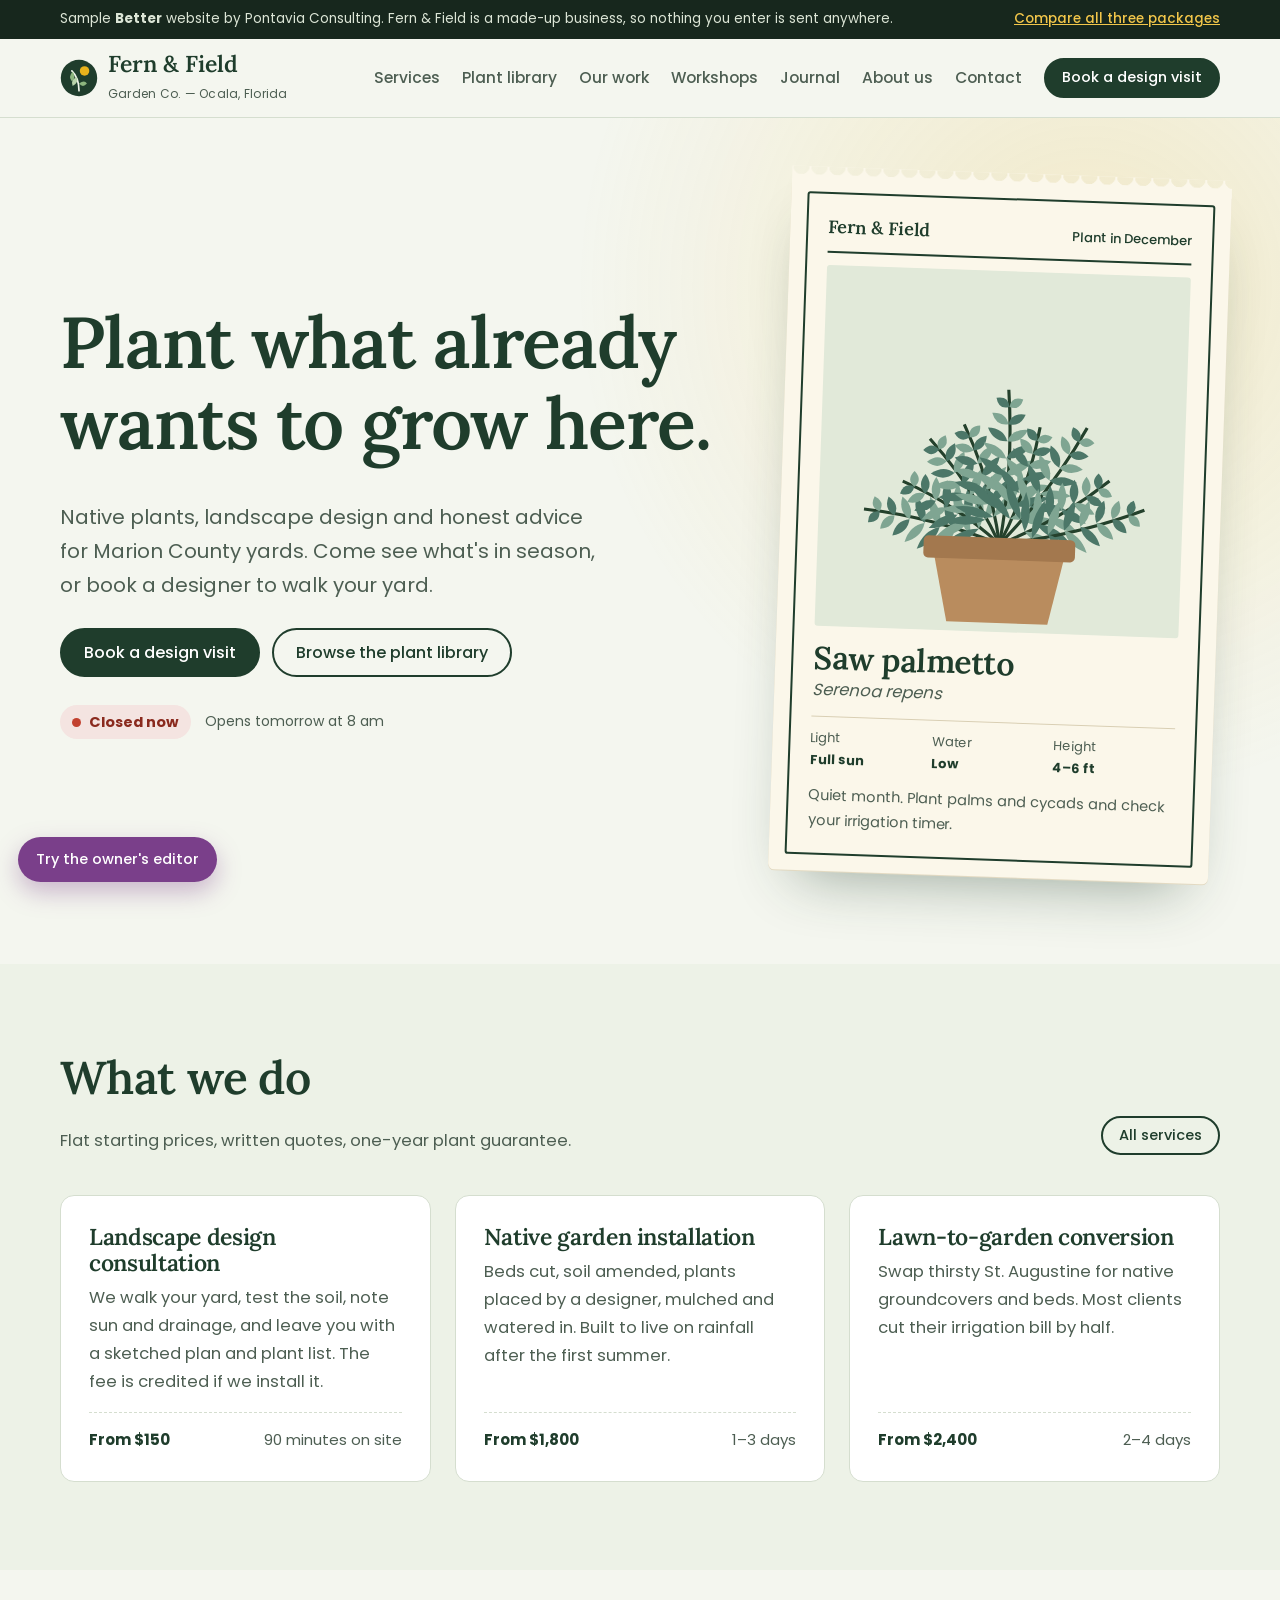
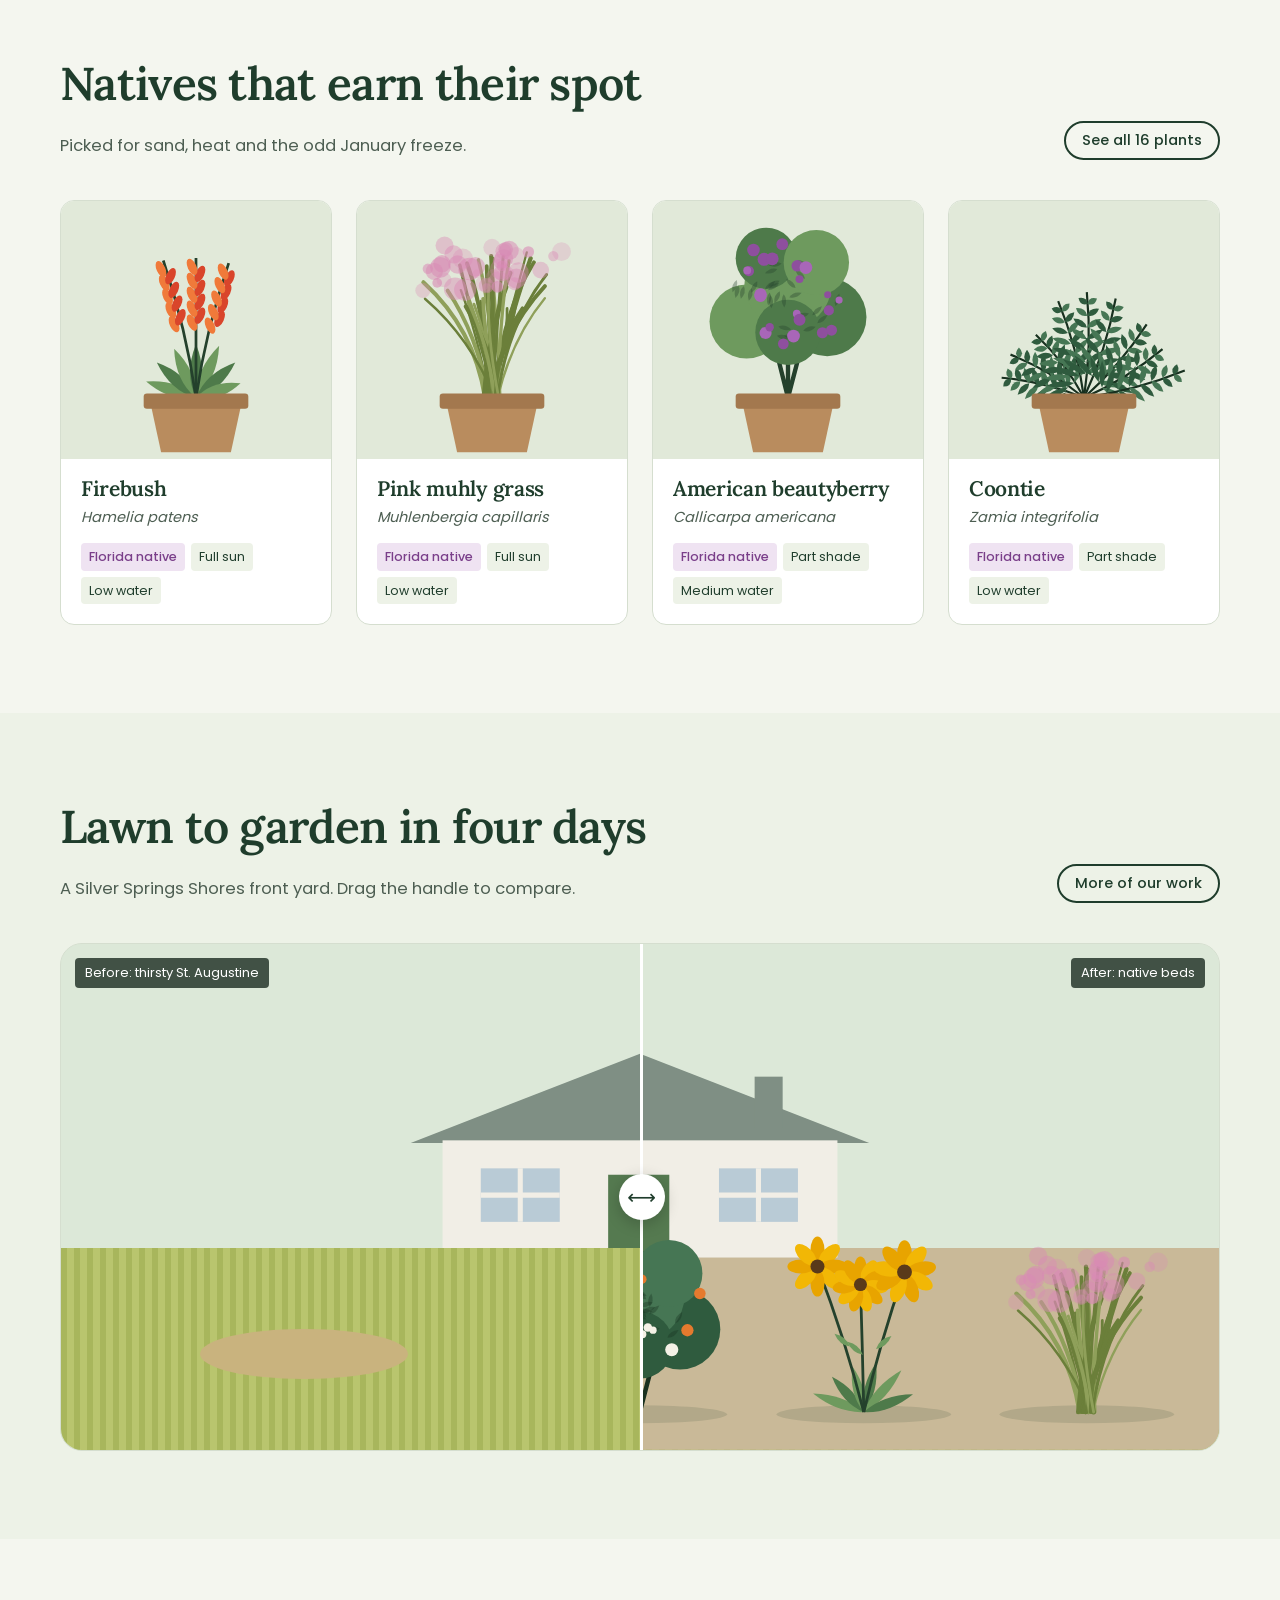
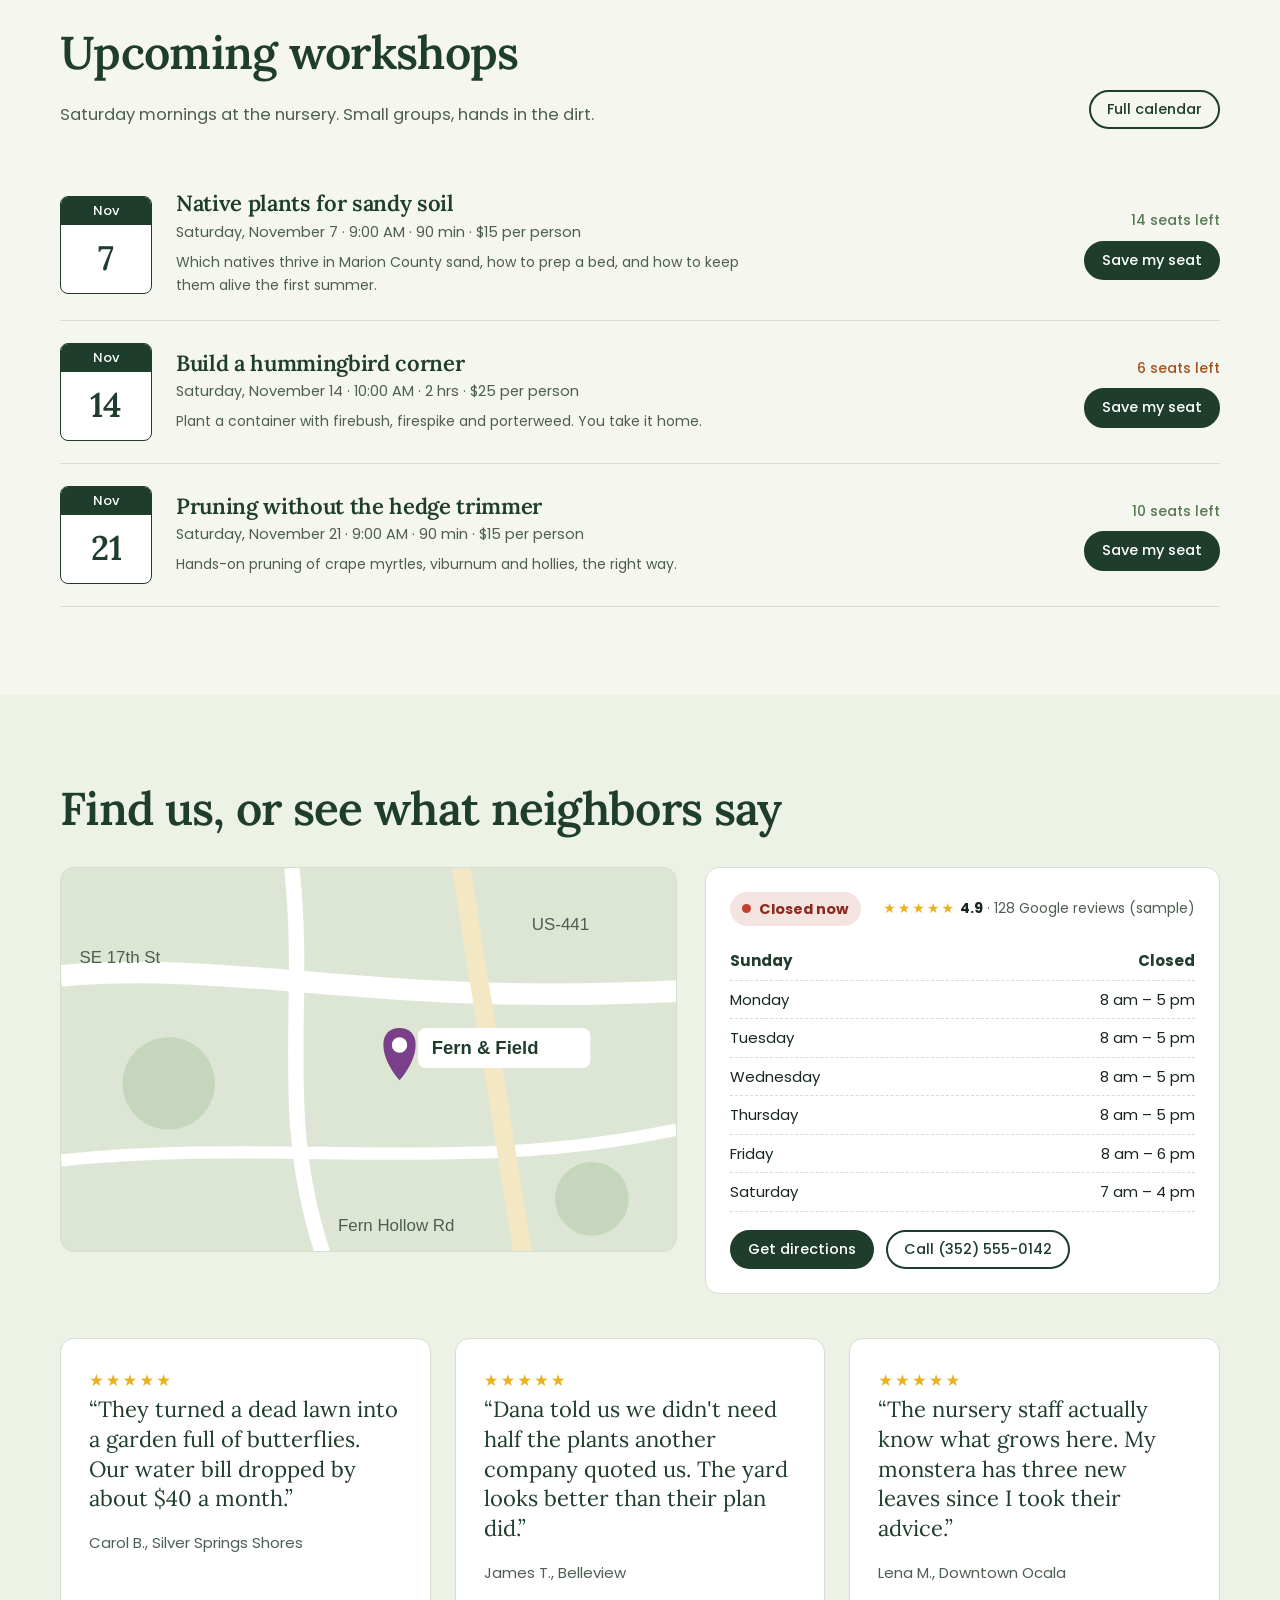
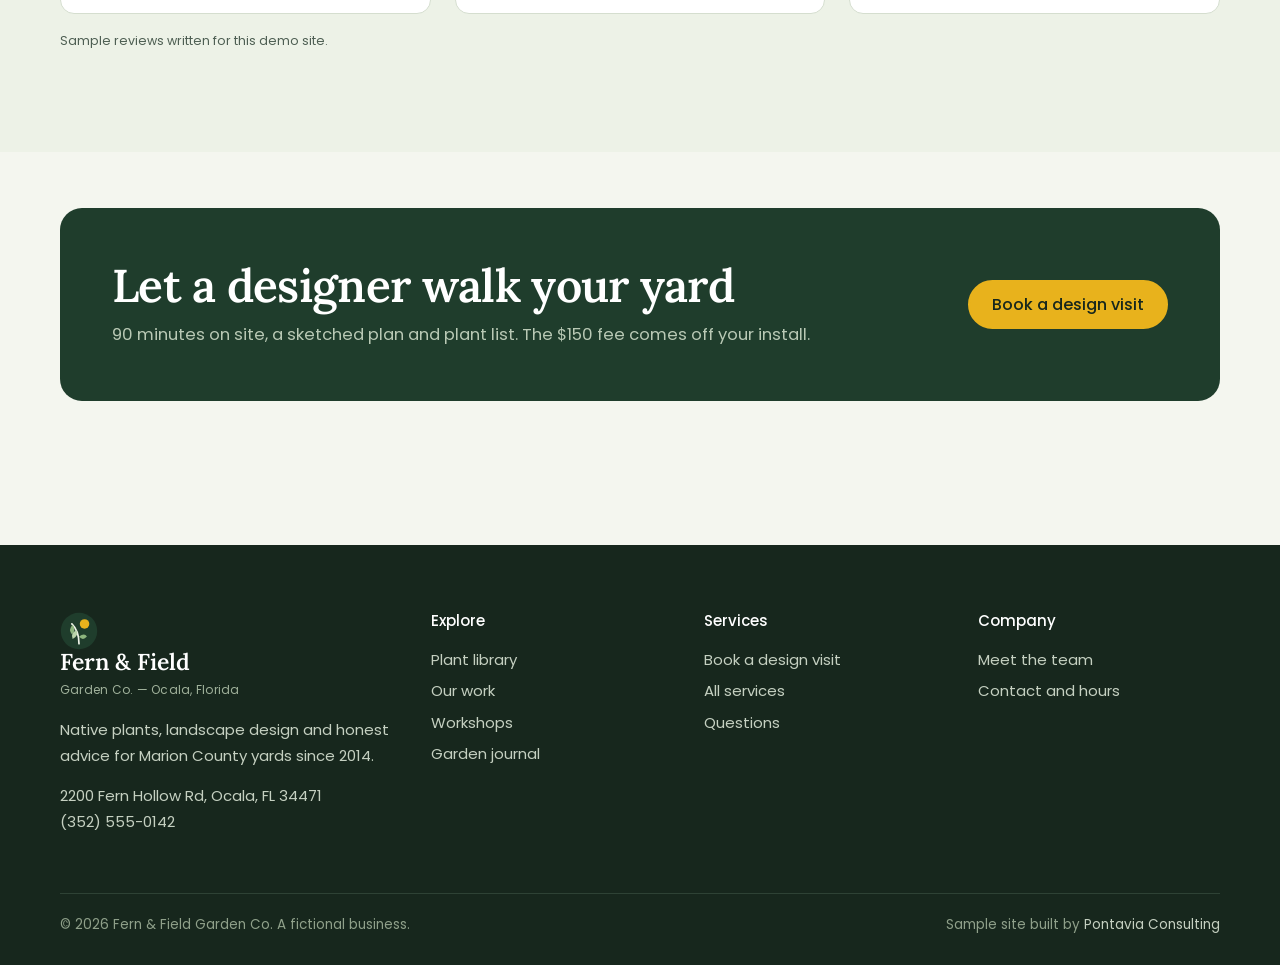
==== index.html @ 141c684b "Add Better package sample site (Fern & Field Garden Co.) Front-end only demo; forms, booking and sto" ====
<!doctype html>
<html lang="en">
<head>
<meta charset="utf-8">
<meta name="viewport" content="width=device-width, initial-scale=1">
<title>Native Plants &amp; Landscape Design | Fern &amp; Field Garden Co., Ocala FL</title>
<meta name="description" content="Native plant nursery and landscape design in Ocala, FL. Book a design visit, browse the plant library, or join a Saturday workshop.">
<link rel="canonical" href="https://pontavia-consulting.github.io/pontavia-sample-better/">
<meta property="og:type" content="website">
<meta property="og:title" content="Native Plants &amp; Landscape Design | Fern &amp; Field Garden Co., Ocala FL">
<meta property="og:description" content="Native plant nursery and landscape design in Ocala, FL. Book a design visit, browse the plant library, or join a Saturday workshop.">
<meta property="og:url" content="https://pontavia-consulting.github.io/pontavia-sample-better/">
<meta name="theme-color" content="#1F3D2C">
<link rel="icon" href="assets/favicon.svg" type="image/svg+xml">
<link rel="preload" href="assets/fonts/lora.woff" as="font" type="font/woff" crossorigin>
<link rel="stylesheet" href="assets/style.css">
<script type="application/ld+json">{"@context": "https://schema.org", "@type": "GardenStore", "name": "Fern & Field Garden Co.", "url": "https://pontavia-consulting.github.io/pontavia-sample-better/", "telephone": "(352) 555-0142", "address": {"@type": "PostalAddress", "streetAddress": "2200 Fern Hollow Rd", "addressLocality": "Ocala", "addressRegion": "FL", "postalCode": "34471", "addressCountry": "US"}, "openingHours": ["Mo-Th 08:00-17:00", "Fr 08:00-18:00", "Sa 07:00-16:00"], "areaServed": "Marion County, FL", "description": "Native plant nursery and landscape design in Ocala, Florida. (Sample site, fictional business.)"}</script>
</head>
<body><div class="demo-bar"><div class="wrap"><span>Sample <b>Better</b> website by Pontavia Consulting. Fern &amp; Field is a made-up business, so nothing you enter is sent anywhere.</span><a href="https://pontavia-consulting.github.io/pontavia-samples/">Compare all three packages</a></div></div><header class="site-head"><div class="wrap">
<a class="logo" href="index.html"><svg viewBox="0 0 48 48" aria-hidden="true"><circle cx="24" cy="24" r="23" fill="#1F3D2C"/><circle cx="31" cy="15" r="6" fill="#E8B21C"/><path d="M24 40 C24 30 22 22 15 15" stroke="#EEF3E8" stroke-width="2.2" fill="none" stroke-linecap="round"/><path d="M16 16 Q 10 22 15 28 Q 21 23 16 16Z" fill="#8DB57E"/><path d="M21 23 Q 13 26 16 34 Q 24 30 21 23Z" fill="#B9D3AA"/><path d="M24 31 Q 31 26 34 31 Q 29 37 24 31Z" fill="#8DB57E"/></svg><span><b>Fern &amp; Field</b><small>Garden Co. — Ocala, Florida</small></span></a>
<nav class="nav" id="nav" aria-label="Main"><a href="services.html">Services</a><a href="plants.html">Plant library</a><a href="gallery.html">Our work</a><a href="workshops.html">Workshops</a><a href="journal.html">Journal</a><a href="team.html">About us</a><a href="contact.html">Contact</a><a class="btn small" href="design.html">Book a design visit</a></nav>

<button class="menu-btn" aria-expanded="false" aria-controls="nav" aria-label="Menu"><span></span><span></span><span></span></button>
</div></header><main id="main">
<section class="packet-hero"><div class="wrap">
  <div>
    <h1 data-edit>Plant what already wants to grow here.</h1>
    <p class="lede" data-edit>Native plants, landscape design and honest advice for Marion County yards. Come see what's in season, or book a designer to walk your yard.</p>
    <div class="btn-row"><a class="btn" href="design.html">Book a design visit</a><a class="btn ghost" href="plants.html">Browse the plant library</a></div>
    <p class="hero-open" style="margin-top:28px;display:flex;gap:14px;align-items:center;flex-wrap:wrap"><span class="open-pill" data-open-pill>Open now</span><span class="muted small" data-open-text>Today 8 am – 5 pm · 2200 Fern Hollow Rd</span></p>
  </div>
  <div class="packet" data-packet>
  <div class="packet-inner">
    <div class="packet-top"><b>Fern &amp; Field</b><span data-pk-month>Plant in October</span></div>
    <div class="packet-art" data-pk-art><div class="art" data-plant='{&quot;type&quot;: &quot;grass&quot;, &quot;seed&quot;: 21, &quot;leaf&quot;: &quot;olive&quot;, &quot;colors&quot;: {&quot;bloom&quot;: &quot;#D98AB5&quot;}, &quot;label&quot;: &quot;Illustration of Pink muhly grass&quot;}'></div></div>
    <h2 data-pk-name>Pink muhly grass</h2>
    <p class="latin" data-pk-latin>Muhlenbergia capillaris</p>
    <div class="packet-facts">
      <div><span>Light</span><strong data-pk-light>Full sun</strong></div>
      <div><span>Water</span><strong data-pk-water>Low</strong></div>
      <div><span>Height</span><strong data-pk-height>3 ft</strong></div>
    </div>
    <p class="packet-note" data-pk-note>Muhly turns pink. The best month to start almost anything.</p>
    
  </div>
</div>
</div></section>

<section class="section wash"><div class="wrap">
  <div class="section-head"><div><h2>What we do</h2><p>Flat starting prices, written quotes, one-year plant guarantee.</p></div><a class="btn ghost small" href="services.html">All services</a></div>
  <div class="grid g3"><article class="card svc"><h3 data-edit>Landscape design consultation</h3><p class="muted" data-edit>We walk your yard, test the soil, note sun and drainage, and leave you with a sketched plan and plant list. The fee is credited if we install it.</p><div class="meta"><span class="price" data-edit>From $150</span><span>90 minutes on site</span></div></article><article class="card svc"><h3 data-edit>Native garden installation</h3><p class="muted" data-edit>Beds cut, soil amended, plants placed by a designer, mulched and watered in. Built to live on rainfall after the first summer.</p><div class="meta"><span class="price" data-edit>From $1,800</span><span>1–3 days</span></div></article><article class="card svc"><h3 data-edit>Lawn-to-garden conversion</h3><p class="muted" data-edit>Swap thirsty St. Augustine for native groundcovers and beds. Most clients cut their irrigation bill by half.</p><div class="meta"><span class="price" data-edit>From $2,400</span><span>2–4 days</span></div></article></div>
</div></section>

<section class="section"><div class="wrap">
  <div class="section-head"><div><h2>Natives that earn their spot</h2><p>Picked for sand, heat and the odd January freeze.</p></div><a class="btn ghost small" href="plants.html">See all 16 plants</a></div>
  <div class="grid g4"><a class="plant-card" href="plants.html#firebush"><div class="pic"><div class="art" data-plant='{&quot;type&quot;: &quot;spike&quot;, &quot;seed&quot;: 11, &quot;colors&quot;: {&quot;bloom&quot;: &quot;#D9452B&quot;, &quot;bloom2&quot;: &quot;#F07A3A&quot;}, &quot;label&quot;: &quot;Illustration of Firebush&quot;}'></div></div><div class="body"><h3>Firebush</h3><div class="latin">Hamelia patens</div><div class="facts"><span class="fact native">Florida native</span><span class="fact">Full sun</span><span class="fact">Low water</span></div></div></a><a class="plant-card" href="plants.html#muhly"><div class="pic"><div class="art" data-plant='{&quot;type&quot;: &quot;grass&quot;, &quot;seed&quot;: 21, &quot;leaf&quot;: &quot;olive&quot;, &quot;colors&quot;: {&quot;bloom&quot;: &quot;#D98AB5&quot;}, &quot;label&quot;: &quot;Illustration of Pink muhly grass&quot;}'></div></div><div class="body"><h3>Pink muhly grass</h3><div class="latin">Muhlenbergia capillaris</div><div class="facts"><span class="fact native">Florida native</span><span class="fact">Full sun</span><span class="fact">Low water</span></div></div></a><a class="plant-card" href="plants.html#beautyberry"><div class="pic"><div class="art" data-plant='{&quot;type&quot;: &quot;shrub&quot;, &quot;seed&quot;: 9, &quot;colors&quot;: {&quot;bloom&quot;: &quot;#8E4F9E&quot;, &quot;bloom2&quot;: &quot;#A866B8&quot;}, &quot;label&quot;: &quot;Illustration of American beautyberry&quot;}'></div></div><div class="body"><h3>American beautyberry</h3><div class="latin">Callicarpa americana</div><div class="facts"><span class="fact native">Florida native</span><span class="fact">Part shade</span><span class="fact">Medium water</span></div></div></a><a class="plant-card" href="plants.html#coontie"><div class="pic"><div class="art" data-plant='{&quot;type&quot;: &quot;frond&quot;, &quot;seed&quot;: 4, &quot;leaf&quot;: &quot;deep&quot;, &quot;label&quot;: &quot;Illustration of Coontie&quot;}'></div></div><div class="body"><h3>Coontie</h3><div class="latin">Zamia integrifolia</div><div class="facts"><span class="fact native">Florida native</span><span class="fact">Part shade</span><span class="fact">Low water</span></div></div></a></div>
</div></section>

<section class="section wash"><div class="wrap">
  <div class="section-head"><div><h2>Lawn to garden in four days</h2><p>A Silver Springs Shores front yard. Drag the handle to compare.</p></div><a class="btn ghost small" href="gallery.html">More of our work</a></div>
  <div class="ba" data-ba>
  <div class="layer before"><svg class="house" viewBox="0 0 400 170" aria-hidden="true"><path d="M20 80 L200 10 L380 80Z" fill="#7F8F84"/><rect x="45" y="78" width="310" height="92" fill="#F1EEE6"/><rect x="175" y="105" width="48" height="65" fill="#557A50"/><rect x="75" y="100" width="62" height="42" fill="#B9CBD6"/><rect x="262" y="100" width="62" height="42" fill="#B9CBD6"/><path d="M106 100v42M75 121h62M293 100v42M262 121h62" stroke="#F1EEE6" stroke-width="4"/><rect x="290" y="28" width="22" height="40" fill="#7F8F84"/></svg><div class="turf"></div><div class="patch" style="left:12%"></div><div class="patch" style="left:58%;width:24%"></div></div>
  <div class="layer after"><svg class="house" viewBox="0 0 400 170" aria-hidden="true"><path d="M20 80 L200 10 L380 80Z" fill="#7F8F84"/><rect x="45" y="78" width="310" height="92" fill="#F1EEE6"/><rect x="175" y="105" width="48" height="65" fill="#557A50"/><rect x="75" y="100" width="62" height="42" fill="#B9CBD6"/><rect x="262" y="100" width="62" height="42" fill="#B9CBD6"/><path d="M106 100v42M75 121h62M293 100v42M262 121h62" stroke="#F1EEE6" stroke-width="4"/><rect x="290" y="28" width="22" height="40" fill="#7F8F84"/></svg><div class="scene"><div class="art" data-plant='{&quot;type&quot;: &quot;grass&quot;, &quot;seed&quot;: 21, &quot;leaf&quot;: &quot;olive&quot;, &quot;colors&quot;: {&quot;bloom&quot;: &quot;#D98AB5&quot;}, &quot;pot&quot;: false, &quot;label&quot;: &quot;Illustration of Pink muhly grass&quot;}'></div><div class="art" data-plant='{&quot;type&quot;: &quot;flower&quot;, &quot;seed&quot;: 5, &quot;colors&quot;: {&quot;bloom&quot;: &quot;#C8382A&quot;, &quot;bloom2&quot;: &quot;#E8B21C&quot;, &quot;eye&quot;: &quot;#5A2A1A&quot;}, &quot;pot&quot;: false, &quot;label&quot;: &quot;Illustration of Blanket flower&quot;}'></div><div class="art" data-plant='{&quot;type&quot;: &quot;shrub&quot;, &quot;seed&quot;: 27, &quot;leaf&quot;: &quot;deep&quot;, &quot;colors&quot;: {&quot;bloom&quot;: &quot;#F4F1E6&quot;, &quot;bloom2&quot;: &quot;#E57A2E&quot;}, &quot;pot&quot;: false, &quot;label&quot;: &quot;Illustration of Simpson&#x27;s stopper&quot;}'></div><div class="art" data-plant='{&quot;type&quot;: &quot;flower&quot;, &quot;seed&quot;: 2, &quot;colors&quot;: {&quot;bloom&quot;: &quot;#F2B705&quot;, &quot;bloom2&quot;: &quot;#E8A400&quot;}, &quot;pot&quot;: false, &quot;label&quot;: &quot;Illustration of Leavenworth&#x27;s tickseed&quot;}'></div><div class="art" data-plant='{&quot;type&quot;: &quot;grass&quot;, &quot;seed&quot;: 21, &quot;leaf&quot;: &quot;olive&quot;, &quot;colors&quot;: {&quot;bloom&quot;: &quot;#D98AB5&quot;}, &quot;pot&quot;: false, &quot;label&quot;: &quot;Illustration of Pink muhly grass&quot;}'></div></div></div>
  <div class="handle"></div>
  <span class="label" style="left:14px">Before: thirsty St. Augustine</span><span class="label" style="right:14px">After: native beds</span>
  <input type="range" min="0" max="100" value="50" aria-label="Drag to compare before and after">
</div>
</div></section>

<section class="section"><div class="wrap">
  <div class="section-head"><div><h2>Upcoming workshops</h2><p>Saturday mornings at the nursery. Small groups, hands in the dirt.</p></div><a class="btn ghost small" href="workshops.html">Full calendar</a></div>
  <article class="event" data-event="w1">
  <div class="cal" aria-hidden="true"><span>Nov</span><b>7</b></div>
  <div><h3>Native plants for sandy soil</h3><div class="when">Saturday, November 7 · 9:00 AM · 90 min · $15 per person</div><p class="muted small" style="margin:6px 0 0">Which natives thrive in Marion County sand, how to prep a bed, and how to keep them alive the first summer.</p></div>
  <div class="event-side"><span class="seats" data-seats>14 seats left</span><button class="btn small" type="button" data-rsvp="w1">Save my seat</button></div>
</article><article class="event" data-event="w2">
  <div class="cal" aria-hidden="true"><span>Nov</span><b>14</b></div>
  <div><h3>Build a hummingbird corner</h3><div class="when">Saturday, November 14 · 10:00 AM · 2 hrs · $25 per person</div><p class="muted small" style="margin:6px 0 0">Plant a container with firebush, firespike and porterweed. You take it home.</p></div>
  <div class="event-side"><span class="seats low" data-seats>6 seats left</span><button class="btn small" type="button" data-rsvp="w2">Save my seat</button></div>
</article><article class="event" data-event="w3">
  <div class="cal" aria-hidden="true"><span>Nov</span><b>21</b></div>
  <div><h3>Pruning without the hedge trimmer</h3><div class="when">Saturday, November 21 · 9:00 AM · 90 min · $15 per person</div><p class="muted small" style="margin:6px 0 0">Hands-on pruning of crape myrtles, viburnum and hollies, the right way.</p></div>
  <div class="event-side"><span class="seats" data-seats>10 seats left</span><button class="btn small" type="button" data-rsvp="w3">Save my seat</button></div>
</article>
</div></section>

<section class="section wash"><div class="wrap">
  <h2>Find us, or see what neighbors say</h2>
  <div style="margin:32px 0 44px"><div class="grid" style="grid-template-columns:1.2fr 1fr;gap:28px" id="gbp">
  <div class="map"><svg viewBox="0 0 400 250" role="img" aria-label="Map showing Fern &amp; Field on Fern Hollow Road, southeast Ocala">
<rect width="400" height="250" fill="#DDE6D5"/>
<path d="M0 70 C 120 60 200 90 400 80" stroke="#fff" stroke-width="14" fill="none"/>
<path d="M150 0 C 160 90 140 160 170 250" stroke="#fff" stroke-width="10" fill="none"/>
<path d="M0 190 C 140 175 260 200 400 170" stroke="#fff" stroke-width="8" fill="none"/>
<path d="M260 0 L 300 250" stroke="#F3E7C4" stroke-width="12"/>
<circle cx="70" cy="140" r="30" fill="#C6D6BC"/><circle cx="345" cy="215" r="24" fill="#C6D6BC"/>
<text x="12" y="62" font-size="11" fill="#4D5E52" font-family="sans-serif">SE 17th St</text>
<text x="306" y="40" font-size="11" fill="#4D5E52" font-family="sans-serif">US-441</text>
<text x="180" y="236" font-size="11" fill="#4D5E52" font-family="sans-serif">Fern Hollow Rd</text>
<g transform="translate(220 138)"><path d="M0 0 C -14 -16 -14 -34 0 -34 C 14 -34 14 -16 0 0Z" fill="#7A3F8A"/><circle cy="-23" r="5" fill="#fff"/></g>
<rect x="232" y="104" width="112" height="26" rx="5" fill="#fff"/><text x="241" y="121" font-size="12" font-weight="700" fill="#1F3D2C" font-family="sans-serif">Fern &amp; Field</text>
</svg></div>
  <div class="hours-card">
    <div style="display:flex;justify-content:space-between;align-items:center;gap:10px;flex-wrap:wrap">
      <span class="open-pill" data-open-pill>Open now</span>
      <span class="small"><span class="stars">★★★★★</span> <b>4.9</b> <span class="muted">· 128 Google reviews (sample)</span></span>
    </div>
    <ul class="hours-list"><li data-day="0"><span>Sunday</span><span>Closed</span></li><li data-day="1"><span>Monday</span><span>8 am – 5 pm</span></li><li data-day="2"><span>Tuesday</span><span>8 am – 5 pm</span></li><li data-day="3"><span>Wednesday</span><span>8 am – 5 pm</span></li><li data-day="4"><span>Thursday</span><span>8 am – 5 pm</span></li><li data-day="5"><span>Friday</span><span>8 am – 6 pm</span></li><li data-day="6"><span>Saturday</span><span>7 am – 4 pm</span></li></ul>
    <div class="btn-row" style="margin-top:18px"><a class="btn small" href="https://www.google.com/maps/search/?api=1&query=Ocala+FL" rel="noopener">Get directions</a><a class="btn ghost small" href="tel:+13525550142">Call (352) 555-0142</a></div>
  </div>
</div>
<style>@media (max-width:860px){#gbp{grid-template-columns:1fr !important}}</style></div>
  <div class="grid g3"><figure class="card" style="margin:0"><div class="stars" aria-label="5 out of 5 stars">★★★★★</div><blockquote class="quote">“They turned a dead lawn into a garden full of butterflies. Our water bill dropped by about $40 a month.”</blockquote><figcaption class="who">Carol B., Silver Springs Shores</figcaption></figure><figure class="card" style="margin:0"><div class="stars" aria-label="5 out of 5 stars">★★★★★</div><blockquote class="quote">“Dana told us we didn&#x27;t need half the plants another company quoted us. The yard looks better than their plan did.”</blockquote><figcaption class="who">James T., Belleview</figcaption></figure><figure class="card" style="margin:0"><div class="stars" aria-label="5 out of 5 stars">★★★★★</div><blockquote class="quote">“The nursery staff actually know what grows here. My monstera has three new leaves since I took their advice.”</blockquote><figcaption class="who">Lena M., Downtown Ocala</figcaption></figure></div><p class="sample-note">Sample reviews written for this demo site.</p>
</div></section>

<section class="section tight"><div class="wrap">
  <div class="cta-band"><div><h2>Let a designer walk your yard</h2><p>90 minutes on site, a sketched plan and plant list. The $150 fee comes off your install.</p></div><a class="btn gold" href="design.html">Book a design visit</a></div>
</div></section>
<div class="modal" data-rsvp-modal hidden role="dialog" aria-modal="true" aria-labelledby="rsvp-title">
  <div class="modal-box">
    <div class="modal-head"><div><h2 id="rsvp-title" style="font-size:28px;margin:0" data-rsvp-title>Save your seat</h2><p class="muted small" data-rsvp-when style="margin:4px 0 0"></p></div><button class="icon-btn" type="button" data-close aria-label="Close">×</button></div>
    <form data-rsvp-form novalidate>
      <div class="field"><label for="r-name">Name</label><input id="r-name" name="name" required autocomplete="name"></div>
      <div class="field"><label for="r-email">Email</label><input id="r-email" name="email" type="email" required autocomplete="email"></div>
      <div class="field"><label for="r-seats">How many seats?</label><select id="r-seats" name="seats"><option>1</option><option>2</option><option>3</option><option>4</option></select></div>
      <p class="small muted" data-rsvp-total></p>
      <button class="btn" type="submit" data-rsvp-submit>Save my seat</button>
    </form>
  </div>
</div></main><footer class="site-foot"><div class="wrap">
<div class="cols">
<div><a class="logo" href="index.html"><svg viewBox="0 0 48 48" aria-hidden="true"><circle cx="24" cy="24" r="23" fill="#1F3D2C"/><circle cx="31" cy="15" r="6" fill="#E8B21C"/><path d="M24 40 C24 30 22 22 15 15" stroke="#EEF3E8" stroke-width="2.2" fill="none" stroke-linecap="round"/><path d="M16 16 Q 10 22 15 28 Q 21 23 16 16Z" fill="#8DB57E"/><path d="M21 23 Q 13 26 16 34 Q 24 30 21 23Z" fill="#B9D3AA"/><path d="M24 31 Q 31 26 34 31 Q 29 37 24 31Z" fill="#8DB57E"/></svg><span><b>Fern &amp; Field</b><small>Garden Co. — Ocala, Florida</small></span></a><p>Native plants, landscape design and honest advice for Marion County yards since 2014.</p>
<p>2200 Fern Hollow Rd, Ocala, FL 34471<br><a href="tel:+13525550142" style="display:inline">(352) 555-0142</a></p></div>
<div><h4>Explore</h4><a href="plants.html">Plant library</a><a href="gallery.html">Our work</a><a href="workshops.html">Workshops</a><a href="journal.html">Garden journal</a></div><div><h4>Services</h4><a href="design.html">Book a design visit</a><a href="services.html">All services</a><a href="faq.html">Questions</a></div><div><h4>Company</h4><a href="team.html">Meet the team</a><a href="contact.html">Contact and hours</a></div>
</div>
<div class="base"><span>© 2026 Fern &amp; Field Garden Co. A fictional business.</span><span>Sample site built by <a href="https://pontavia-consulting.github.io/pontavia-samples/" style="display:inline">Pontavia Consulting</a></span></div>
</div></footer><button class="edit-fab" type="button" data-edit-toggle>Try the owner's editor</button><script src="assets/art.js" defer></script>
<script src="assets/data.js" defer></script>
<script src="assets/core.js" defer></script>
<script src="assets/site.js" defer></script>
</body>
</html>
---- assets/style.css ----
/* Fern & Field Garden Co. — base styles shared by every package level */
@font-face { font-family: "Lora"; src: url("fonts/lora.woff") format("woff"); font-weight: 400 700; font-style: normal; font-display: swap; }
@font-face { font-family: "Lora"; src: url("fonts/lora-italic.woff") format("woff"); font-weight: 400 700; font-style: italic; font-display: swap; }
@font-face { font-family: "Poppins"; src: url("fonts/poppins-400.woff") format("woff"); font-weight: 400; font-display: swap; }
@font-face { font-family: "Poppins"; src: url("fonts/poppins-500.woff") format("woff"); font-weight: 500 600; font-display: swap; }
@font-face { font-family: "Poppins"; src: url("fonts/poppins-700.woff") format("woff"); font-weight: 700; font-display: swap; }
:root {
  --paper: #F4F6EF;
  --card: #FFFFFF;
  --ink: #17271D;
  --muted: #4D5E52;
  --oak: #1F3D2C;
  --oak-2: #2A4F3A;
  --moss: #557A50;
  --wash: #E1E9D9;
  --wash-2: #EDF2E7;
  --gold: #E8B21C;
  --gold-2: #F2C64A;
  --berry: #7A3F8A;
  --line: #D5DECF;
  --on-oak: #EEF3E8;
  --on-oak-muted: #B9C9B5;
  --display: "Lora", Georgia, serif;
  --body: "Poppins", system-ui, -apple-system, "Segoe UI", sans-serif;
  --wrap: 1160px;
  --r-lg: 22px; --r-md: 14px; --r-sm: 8px;
}
* { box-sizing: border-box; }
html { scroll-behavior: smooth; -webkit-text-size-adjust: 100%; }
body { margin: 0; background: var(--paper); color: var(--ink); font: 400 16.5px/1.7 var(--body); }
img, svg { max-width: 100%; display: block; }
a { color: var(--oak); }
a:hover { color: var(--berry); }
h1, h2, h3 { font-family: var(--display); font-weight: 600; line-height: 1.12; letter-spacing: -0.015em; margin: 0 0 .5em; color: var(--oak); }
h1 { font-size: clamp(40px, 6vw, 72px); }
h2 { font-size: clamp(30px, 3.8vw, 46px); }
h3 { font-size: 23px; }
p { margin: 0 0 1em; max-width: 64ch; }
:focus-visible { outline: 3px solid var(--gold); outline-offset: 3px; border-radius: 4px; }
.wrap { width: min(100% - 32px, var(--wrap)); margin-inline: auto; }
.lede { font-size: 20px; color: var(--muted); max-width: 46ch; }
.muted { color: var(--muted); }
.small { font-size: 14px; }
.sr { position: absolute; width: 1px; height: 1px; overflow: hidden; clip: rect(0 0 0 0); white-space: nowrap; }
[hidden] { display: none !important; }

/* Demo notice */
.demo-bar { background: var(--ink); color: #DCE5D6; font-size: 13.5px; padding: 8px 0; }
.demo-bar .wrap { display: flex; gap: 12px; justify-content: space-between; align-items: center; flex-wrap: wrap; }
.demo-bar a { color: var(--gold-2); font-weight: 600; }

/* Header */
.site-head { background: var(--paper); border-bottom: 1px solid var(--line); position: sticky; top: 0; z-index: 50; }
.site-head .wrap { display: flex; align-items: center; gap: 28px; min-height: 78px; }
.logo { display: flex; align-items: center; gap: 10px; text-decoration: none; color: var(--oak); margin-right: auto; }
.logo svg { width: 38px; height: 38px; }
.logo b { font-family: var(--display); font-weight: 600; font-size: 23px; line-height: 1; }
.logo small { display: block; font-size: 12px; color: var(--muted); margin-top: 3px; letter-spacing: .02em; }
.nav { display: flex; gap: 22px; align-items: center; }
.nav a { text-decoration: none; color: var(--muted); font-weight: 500; font-size: 15.5px; }
.nav a:hover, .nav a[aria-current="page"] { color: var(--oak); }
.nav a.btn, .nav a.btn:hover { color: #fff; text-decoration: none; }
.nav a[aria-current="page"] { text-decoration: underline; text-decoration-color: var(--gold); text-decoration-thickness: 3px; text-underline-offset: 8px; }
.menu-btn { display: none; background: none; border: 1.5px solid var(--line); border-radius: var(--r-sm); width: 46px; height: 46px; cursor: pointer; color: var(--oak); }
.menu-btn span { display: block; width: 20px; height: 2px; background: currentColor; margin: 4px auto; }

/* Buttons */
.btn { display: inline-flex; align-items: center; justify-content: center; gap: 8px; padding: 13px 22px; border-radius: 999px; border: 2px solid var(--oak); background: var(--oak); color: #fff; font: 600 16px/1.2 var(--body); text-decoration: none; cursor: pointer; white-space: nowrap; }
.btn:hover { background: var(--oak-2); border-color: var(--oak-2); color: #fff; }
.btn.gold { background: var(--gold); border-color: var(--gold); color: var(--ink); }
.btn.gold:hover { background: var(--gold-2); border-color: var(--gold-2); color: var(--ink); }
.btn.ghost { background: transparent; color: var(--oak); }
.btn.ghost:hover { background: var(--wash); color: var(--oak); }
.btn.small { padding: 9px 16px; font-size: 14.5px; }
.btn-row { display: flex; gap: 12px; flex-wrap: wrap; margin-top: 26px; }

/* Sections */
.section { padding: 88px 0; }
.section.tight { padding: 56px 0; }
.section.wash { background: var(--wash-2); }
.section.oak { background: var(--oak); color: var(--on-oak); }
.section.oak h2, .section.oak h3 { color: #fff; }
.section.oak p { color: var(--on-oak-muted); }
.section-head { display: flex; justify-content: space-between; align-items: end; gap: 24px; margin-bottom: 40px; flex-wrap: wrap; }
.section-head p { margin: 0; color: var(--muted); }

/* Page hero for inner pages */
.page-hero { padding: 44px 0 30px; border-bottom: 1px solid var(--line); background: linear-gradient(var(--wash-2), var(--paper)); }
.page-hero h1 { font-size: clamp(36px, 4.6vw, 54px); margin-bottom: .3em; }
.page-hero .lede { margin-bottom: 0; }
.crumbs { font-size: 14px; color: var(--muted); margin-bottom: 14px; }
.crumbs a { color: var(--muted); }

/* Home hero (Good) */
.hero { padding: 72px 0 80px; }
.hero .wrap { display: grid; grid-template-columns: 1.1fr .9fr; gap: 56px; align-items: center; }
.hero-art { background: var(--wash); border-radius: 200px 200px var(--r-lg) var(--r-lg); padding: 40px 30px 16px; }
.hero-art .sun { width: 80px; height: 80px; border-radius: 50%; background: var(--gold); margin: 0 0 -60px auto; }

/* Grids and cards */
.grid { display: grid; gap: 24px; }
.g2 { grid-template-columns: repeat(2, 1fr); }
.g3 { grid-template-columns: repeat(3, 1fr); }
.g4 { grid-template-columns: repeat(4, 1fr); }
.card { background: var(--card); border: 1px solid var(--line); border-radius: var(--r-md); padding: 28px; }
.card h3 { margin-bottom: .35em; }
.card p:last-child { margin-bottom: 0; }
.price { font-weight: 700; color: var(--oak); }
.svc { display: flex; flex-direction: column; }
.svc .meta { display: flex; justify-content: space-between; gap: 12px; border-top: 1px dashed var(--line); padding-top: 14px; margin-top: auto; font-size: 15px; }
.svc .meta span:last-child { color: var(--muted); }
.art-tile { background: var(--wash); border-radius: var(--r-md); padding: 18px 18px 6px; }

/* Nursery tag: price label shaped like a plant stake tag */
.tag { display: inline-block; position: relative; background: var(--gold); color: var(--ink); font-weight: 700; font-size: 14px; padding: 4px 12px 4px 18px; border-radius: 3px 6px 6px 3px; clip-path: polygon(10px 0, 100% 0, 100% 100%, 10px 100%, 0 50%); }

/* Steps (a real sequence) */
.steps { counter-reset: s; display: grid; grid-template-columns: repeat(3, 1fr); gap: 28px; }
.steps li { list-style: none; counter-increment: s; border-top: 3px solid var(--oak); padding-top: 18px; }
.steps li::before { content: counter(s); font-family: var(--display); font-size: 40px; color: var(--moss); display: block; line-height: 1; margin-bottom: 10px; }
.steps { padding: 0; margin: 0; }

/* Reviews */
.quote { font-family: var(--display); font-size: 22px; line-height: 1.35; color: var(--oak); margin: 0 0 16px; }
.who { font-size: 15px; color: var(--muted); }
.sample-note { font-size: 12.5px; color: var(--muted); margin-top: 16px; }

/* Forms */
form .field { display: flex; flex-direction: column; gap: 6px; margin-bottom: 16px; }
label { font-weight: 600; font-size: 15px; }
input, select, textarea { font: 400 16px/1.4 var(--body); color: var(--ink); background: #fff; border: 1.5px solid #C4CFBE; border-radius: var(--r-sm); padding: 12px 14px; width: 100%; }
input:focus, select:focus, textarea:focus { outline: none; border-color: var(--oak); box-shadow: 0 0 0 3px rgba(232,178,28,.45); }
textarea { min-height: 130px; resize: vertical; }
.row2 { display: grid; grid-template-columns: 1fr 1fr; gap: 16px; }
.err { color: #A3261B; font-size: 14px; }
input[aria-invalid="true"], select[aria-invalid="true"], textarea[aria-invalid="true"] { border-color: #A3261B; }
.success { background: var(--wash); border-left: 4px solid var(--moss); padding: 20px 22px; border-radius: var(--r-sm); }
.success h3 { margin-bottom: .25em; }

/* FAQ */
details { border-bottom: 1px solid var(--line); padding: 18px 0; }
details summary { cursor: pointer; font-weight: 600; font-size: 18px; list-style: none; display: flex; justify-content: space-between; gap: 16px; }
details summary::-webkit-details-marker { display: none; }
details summary::after { content: "+"; font-family: var(--display); font-size: 26px; line-height: .8; color: var(--moss); }
details[open] summary::after { content: "–"; }
details p { margin: 12px 0 0; color: var(--muted); }

/* Info list (hours, contact) */
.info dl { display: grid; grid-template-columns: auto 1fr; gap: 6px 22px; margin: 0; }
.info dt { font-weight: 600; }
.info dd { margin: 0; color: var(--muted); }

/* CTA band */
.cta-band { background: var(--oak); color: var(--on-oak); border-radius: var(--r-lg); padding: 52px; display: grid; grid-template-columns: 1fr auto; gap: 30px; align-items: center; overflow: hidden; position: relative; }
.cta-band h2 { color: #fff; margin-bottom: .2em; }
.cta-band p { color: var(--on-oak-muted); margin: 0; }

/* Footer */
.site-foot { background: var(--ink); color: #C5D0C1; padding: 64px 0 28px; margin-top: 88px; font-size: 15px; }
.site-foot .cols { display: grid; grid-template-columns: 1.4fr 1fr 1fr 1fr; gap: 32px; }
.site-foot h4 { color: #fff; font: 600 15px var(--body); margin: 0 0 12px; }
.site-foot a { color: #C5D0C1; text-decoration: none; display: block; padding: 3px 0; }
.site-foot a:hover { color: var(--gold-2); }
.site-foot .logo { color: #fff; margin-bottom: 14px; }
.site-foot .logo small { color: #9FB09A; }
.site-foot .base { border-top: 1px solid #2E4235; margin-top: 44px; padding-top: 20px; display: flex; justify-content: space-between; gap: 16px; flex-wrap: wrap; font-size: 13.5px; color: #8FA08A; }

@media (max-width: 960px) {
  .g4 { grid-template-columns: repeat(2, 1fr); }
  .g3 { grid-template-columns: repeat(2, 1fr); }
  .site-foot .cols { grid-template-columns: 1fr 1fr; }
}
@media (max-width: 860px) {
  .menu-btn { display: block; }
  .nav { display: none; position: absolute; left: 0; right: 0; top: 100%; background: var(--paper); flex-direction: column; align-items: stretch; gap: 0; padding: 8px 16px 18px; border-bottom: 1px solid var(--line); box-shadow: 0 16px 30px rgba(23,39,29,.12); }
  .nav.open { display: flex; }
  .nav a { padding: 12px 4px; font-size: 17px; }
  .nav .btn { margin-top: 8px; }
  .hero .wrap { grid-template-columns: 1fr; }
  .hero-art { max-width: 420px; }
  .steps { grid-template-columns: 1fr; }
  .cta-band { grid-template-columns: 1fr; padding: 34px 26px; }
}
@media (max-width: 620px) {
  body { font-size: 16px; }
  .logo small { display: none; }
  .logo b { font-size: 21px; }
  .site-head .wrap { gap: 10px; min-height: 66px; }
  .demo-bar { font-size: 12px; }
  .section { padding: 60px 0; }
  .g2, .g3, .g4, .row2 { grid-template-columns: 1fr; }
  .site-foot .cols { grid-template-columns: 1fr; }
  .lede { font-size: 18px; }
}
@media (prefers-reduced-motion: reduce) { *, *::before, *::after { animation: none !important; transition: none !important; scroll-behavior: auto !important; } }

/* Better and Best: richer layouts */

/* Seed-packet hero */
.packet-hero { padding: 64px 0 88px; background:
  radial-gradient(circle at 85% 20%, rgba(232,178,28,.18), transparent 40%), var(--paper); }
.packet-hero .wrap { display: grid; grid-template-columns: 1fr 440px; gap: 64px; align-items: center; }
.packet { background: #FBF7EA; border-radius: 6px; box-shadow: 0 1px 0 #E3DAC2, 0 30px 60px -28px rgba(31,61,44,.45); padding: 16px; transform: rotate(2deg); position: relative; }
.packet::before { content: ""; position: absolute; left: 0; right: 0; top: -9px; height: 18px; background: radial-gradient(circle at 9px 0, transparent 8px, #FBF7EA 8.5px) 0 0 / 18px 18px repeat-x; }
.packet-inner { border: 2px solid var(--oak); border-radius: 3px; padding: 18px 20px 20px; }
.packet-top { display: flex; justify-content: space-between; align-items: baseline; border-bottom: 2px solid var(--oak); padding-bottom: 8px; margin-bottom: 12px; font-size: 13px; color: var(--oak); font-weight: 600; }
.packet-top b { font-family: var(--display); font-weight: 600; font-size: 18px; }
.packet-art { background: var(--wash); border-radius: 3px; padding: 14px 24px 0; }
.packet h2 { font-size: 32px; margin: 14px 0 0; }
.packet .latin { font-style: italic; color: var(--muted); margin: 0 0 12px; }
.packet-facts { display: grid; grid-template-columns: repeat(3, 1fr); border-top: 1px solid #D9CFB4; padding-top: 10px; font-size: 13px; }
.packet-facts div { padding-right: 8px; }
.packet-facts span { display: block; color: var(--muted); }
.packet-facts strong { color: var(--oak); }
.packet-note { font-size: 14.5px; color: var(--muted); margin: 12px 0 0; }
.hero-proof { display: flex; gap: 28px; margin-top: 36px; flex-wrap: wrap; font-size: 15px; color: var(--muted); }
.hero-proof strong { display: block; font-family: var(--display); font-weight: 600; font-size: 28px; color: var(--oak); }

/* Hours card with live open/closed */
.hours-card { background: var(--card); border: 1px solid var(--line); border-radius: var(--r-md); padding: 24px; }
.open-pill { display: inline-flex; align-items: center; gap: 8px; font-weight: 700; font-size: 14.5px; padding: 5px 12px; border-radius: 999px; background: var(--wash); color: var(--oak); }
.open-pill::before { content: ""; width: 9px; height: 9px; border-radius: 50%; background: var(--moss); }
.open-pill.closed { background: #F4E4E1; color: #8A2A1E; }
.open-pill.closed::before { background: #C2412F; }
.hours-list { list-style: none; padding: 0; margin: 16px 0 0; font-size: 15px; }
.hours-list li { display: flex; justify-content: space-between; padding: 6px 0; border-bottom: 1px dashed var(--line); }
.hours-list li.today { font-weight: 700; color: var(--oak); }
.stars { color: var(--gold); letter-spacing: 2px; }
.map { aspect-ratio: 16/10; border-radius: var(--r-md); overflow: hidden; border: 1px solid var(--line); background: #DDE6D5; }

/* Filter chips */
.chips { display: flex; gap: 8px; flex-wrap: wrap; }
.chip { border: 1.5px solid var(--line); background: #fff; border-radius: 999px; padding: 8px 15px; font: 500 14.5px var(--body); color: var(--ink); cursor: pointer; }
.chip:hover { border-color: var(--moss); }
.chip[aria-pressed="true"] { background: var(--oak); border-color: var(--oak); color: #fff; }
.toolbar { display: flex; flex-wrap: wrap; gap: 14px; align-items: center; justify-content: space-between; margin-bottom: 28px; }
.toolbar .search { max-width: 280px; }
.count { color: var(--muted); font-size: 15px; }

/* Plant cards */
.plant-card { position: relative; background: var(--card); border: 1px solid var(--line); border-radius: var(--r-md); overflow: hidden; display: flex; flex-direction: column; text-decoration: none; color: inherit; }
.plant-card .pic { background: var(--wash); padding: 18px 26px 0; position: relative; }
.plant-card .body { padding: 18px 20px 20px; display: flex; flex-direction: column; gap: 4px; flex: 1; }
.plant-card h3 { font-size: 21px; margin: 0; }
.plant-card .latin { font-style: italic; color: var(--muted); font-size: 14.5px; }
.facts { display: flex; flex-wrap: wrap; gap: 6px; margin-top: 10px; }
.fact { font-size: 12.5px; background: var(--wash-2); border-radius: 4px; padding: 3px 8px; color: var(--oak); }
.fact.native { background: #EFE3F2; color: var(--berry); font-weight: 600; }
.plant-card .pic .tag { position: absolute; top: 14px; right: 14px; }
.empty { text-align: center; padding: 60px 20px; border: 2px dashed var(--line); border-radius: var(--r-md); grid-column: 1 / -1; }

/* Gallery */
.gallery { display: grid; grid-template-columns: repeat(3, 1fr); gap: 20px; }
.shot { border: 0; padding: 0; text-align: left; background: var(--card); border-radius: var(--r-md); overflow: hidden; cursor: zoom-in; border: 1px solid var(--line); font: inherit; color: inherit; }
.scene { display: grid; grid-template-columns: repeat(3, 1fr); align-items: end; background: linear-gradient(#DCE8D8 0 62%, #C9B998 62%); padding: 18px 10px 0; aspect-ratio: 4/3; }
.scene.dusk { background: linear-gradient(#F3D9A6 0 20%, #DCE8D8 70%, #BFAE8A 70%); }
.shot .cap { padding: 14px 18px 16px; }
.shot .cap b { display: block; font-family: var(--display); font-weight: 600; font-size: 19px; color: var(--oak); }
.shot .cap span { font-size: 14px; color: var(--muted); }
.lightbox { position: fixed; inset: 0; background: rgba(15,26,19,.86); display: grid; place-items: center; z-index: 200; padding: 20px; }
.lightbox-inner { background: var(--paper); border-radius: var(--r-lg); max-width: 760px; width: 100%; overflow: hidden; }
.lightbox .scene { aspect-ratio: 16/9; }
.lightbox-bar { display: flex; justify-content: space-between; align-items: center; padding: 16px 20px; gap: 12px; }
.icon-btn { width: 44px; height: 44px; border-radius: 50%; border: 1.5px solid var(--line); background: #fff; cursor: pointer; font-size: 20px; color: var(--oak); display: inline-grid; place-items: center; }

/* Before / after slider */
.ba { position: relative; border-radius: var(--r-lg); overflow: hidden; aspect-ratio: 16/7; background: #DCE8D8; user-select: none; border: 1px solid var(--line); }
.ba .layer { position: absolute; inset: 0; }
.ba .before { background: #DCE8D8; }
.ba .after { background: linear-gradient(#DCE8D8 0 60%, #C9B998 60%); }
.ba .house { position: absolute; left: 50%; bottom: 38%; width: 44%; transform: translateX(-50%); }
.ba .before .turf { position: absolute; left: 0; right: 0; bottom: 0; height: 40%; background: repeating-linear-gradient(90deg, #A8B65C 0 6px, #B9C56E 6px 13px); }
.ba .before .patch { position: absolute; bottom: 14%; width: 18%; height: 10%; background: #C9B37E; border-radius: 50%; }
.ba .after { clip-path: inset(0 0 0 50%); }
.ba .after .scene { position: absolute; left: 0; right: 0; bottom: 4%; aspect-ratio: auto; grid-template-columns: repeat(5, 1fr); padding: 0 20px; background: none; }
.ba input[type=range] { position: absolute; inset: 0; width: 100%; height: 100%; opacity: 0; cursor: ew-resize; margin: 0; }
.ba .handle { position: absolute; top: 0; bottom: 0; left: 50%; width: 3px; background: #fff; pointer-events: none; }
.ba .handle::after { content: "⟷"; position: absolute; top: 50%; left: 50%; transform: translate(-50%, -50%); width: 46px; height: 46px; border-radius: 50%; background: #fff; display: grid; place-items: center; color: var(--oak); font-size: 20px; box-shadow: 0 4px 16px rgba(0,0,0,.2); }
.ba .label { position: absolute; top: 14px; background: rgba(23,39,29,.78); color: #fff; font-size: 13px; padding: 4px 10px; border-radius: 4px; pointer-events: none; }

/* Workshops */
.event { display: grid; grid-template-columns: 92px 1fr auto; gap: 24px; align-items: center; padding: 22px 0; border-bottom: 1px solid var(--line); }
.cal { background: var(--card); border: 1.5px solid var(--oak); border-radius: var(--r-sm); text-align: center; overflow: hidden; }
.cal span { display: block; background: var(--oak); color: #fff; font-size: 13px; font-weight: 600; padding: 3px 0; }
.cal b { display: block; font-family: var(--display); font-weight: 600; font-size: 34px; color: var(--oak); padding: 4px 0 6px; }
.event h3 { margin: 0 0 4px; font-size: 22px; }
.event .when { font-size: 14.5px; color: var(--muted); }
.seats { font-size: 14px; font-weight: 600; color: var(--moss); }
.seats.low { color: #A5521B; }
.event-side { text-align: right; display: flex; flex-direction: column; gap: 8px; align-items: end; }

/* Modal (RSVP etc.) */
.modal { position: fixed; inset: 0; background: rgba(15,26,19,.6); display: grid; place-items: center; z-index: 200; padding: 16px; }
.modal-box { background: var(--paper); border-radius: var(--r-lg); padding: 30px; width: min(100%, 520px); max-height: 90vh; overflow: auto; }
.modal-head { display: flex; justify-content: space-between; align-items: start; gap: 16px; margin-bottom: 10px; }

/* Team */
.person { text-align: left; }
.person .portrait { background: var(--wash); border-radius: 120px 120px var(--r-md) var(--r-md); padding: 24px 30px 0; margin-bottom: 16px; }
.person h3 { margin-bottom: 2px; }
.person .role { color: var(--berry); font-weight: 600; font-size: 15px; margin-bottom: 8px; }

/* Journal */
.post { display: grid; grid-template-columns: 220px 1fr; gap: 28px; padding: 30px 0; border-bottom: 1px solid var(--line); align-items: start; }
.post .art-tile { padding: 12px 24px 0; }
.post h3 a { text-decoration: none; }
.post .when { font-size: 14px; color: var(--muted); margin-bottom: 6px; }
.post .more { display: none; }
.post.open .more { display: block; }

/* Booking stepper (a real sequence) */
.stepper { display: flex; gap: 8px; list-style: none; padding: 0; margin: 0 0 28px; counter-reset: st; }
.stepper li { flex: 1; counter-increment: st; font-size: 14px; font-weight: 600; color: var(--muted); border-top: 4px solid var(--line); padding-top: 10px; }
.stepper li::before { content: counter(st) ". "; }
.stepper li.on { color: var(--oak); border-color: var(--gold); }
.stepper li.done { color: var(--oak); border-color: var(--moss); }
.slot-grid { display: grid; grid-template-columns: repeat(auto-fill, minmax(118px, 1fr)); gap: 10px; }
.slot { border: 1.5px solid var(--line); background: #fff; border-radius: var(--r-sm); padding: 12px 8px; cursor: pointer; font: 500 15px var(--body); color: var(--ink); text-align: center; }
.slot small { display: block; color: var(--muted); font-size: 12.5px; }
.slot[aria-pressed="true"] { border-color: var(--oak); background: var(--oak); color: #fff; }
.slot[aria-pressed="true"] small { color: var(--on-oak-muted); }
.slot:disabled { opacity: .45; cursor: not-allowed; text-decoration: line-through; }
.choice-grid { display: grid; grid-template-columns: repeat(2, 1fr); gap: 12px; }
.choice { display: flex; gap: 12px; align-items: start; border: 1.5px solid var(--line); border-radius: var(--r-sm); padding: 14px 16px; background: #fff; cursor: pointer; font-weight: 400; }
.choice:has(input:checked) { border-color: var(--oak); box-shadow: inset 0 0 0 1px var(--oak); }
.choice input { width: auto; margin-top: 4px; accent-color: var(--oak); }
.choice b { display: block; }
.summary-box { background: var(--wash-2); border-radius: var(--r-md); padding: 22px; }
.summary-box dl { display: grid; grid-template-columns: auto 1fr; gap: 6px 16px; margin: 0; font-size: 15px; }
.summary-box dt { color: var(--muted); }
.summary-box dd { margin: 0; font-weight: 600; }
.upload { border: 2px dashed #C4CFBE; border-radius: var(--r-sm); padding: 20px; text-align: center; color: var(--muted); font-size: 15px; background: #fff; }

/* Content editor demo */
.edit-fab { position: fixed; left: 18px; bottom: 18px; z-index: 120; background: var(--berry); color: #fff; border: 0; border-radius: 999px; padding: 12px 18px; font: 600 14.5px var(--body); cursor: pointer; box-shadow: 0 10px 24px rgba(122,63,138,.35); }
.edit-bar { position: sticky; top: 0; z-index: 130; background: var(--berry); color: #fff; font-size: 14.5px; }
.edit-bar .wrap { display: flex; justify-content: space-between; align-items: center; gap: 12px; min-height: 52px; flex-wrap: wrap; }
.edit-bar .btn { background: #fff; color: var(--berry); border-color: #fff; }
body.editing [data-edit] { outline: 2px dashed rgba(122,63,138,.55); outline-offset: 4px; border-radius: 3px; cursor: text; }
body.editing [data-edit]:focus { outline: 2px solid var(--berry); background: rgba(122,63,138,.06); }
.toast { position: fixed; left: 50%; bottom: 24px; transform: translateX(-50%); background: var(--ink); color: #fff; padding: 12px 20px; border-radius: 999px; z-index: 300; font-size: 15px; box-shadow: 0 10px 30px rgba(0,0,0,.25); }

/* Monthly planting strip */
.month-strip { display: grid; grid-template-columns: 1fr 1.2fr; gap: 48px; align-items: center; }

@media (max-width: 960px) {
  .packet-hero .wrap { grid-template-columns: 1fr; }
  .packet { max-width: 440px; }
  .gallery { grid-template-columns: repeat(2, 1fr); }
  .month-strip { grid-template-columns: 1fr; }
}
@media (max-width: 620px) {
  .edit-fab { padding: 9px 14px; font-size: 13px; left: 12px; bottom: 12px; }
  .gallery, .choice-grid { grid-template-columns: 1fr; }
  .event { grid-template-columns: 70px 1fr; }
  .event-side { grid-column: 1 / -1; align-items: start; text-align: left; flex-direction: row; justify-content: space-between; width: 100%; }
  .post { grid-template-columns: 1fr; }
  .post .art-tile { max-width: 220px; }
  .stepper li { font-size: 0; }
  .stepper li::before { font-size: 14px; }
  .packet { transform: none; }
  .ba { aspect-ratio: 4/3; }
}

/* Phones: keep plant grids two-up */
@media (max-width: 620px) {
  .grid.g3:has(> .plant-card), .grid.g4:has(> .plant-card) { grid-template-columns: 1fr 1fr; gap: 12px; }
  .plant-card .pic { padding: 12px 14px 0; }
  .plant-card .body { padding: 12px 12px 14px; }
  .plant-card h3 { font-size: 17px; }
  .plant-card .latin { font-size: 13px; }
  .plant-card .facts .fact:not(.native) { display: none; }
  .plant-card .add { flex-direction: column; align-items: stretch; gap: 8px; }
  .plant-card .tag { font-size: 12.5px; top: 8px; right: 8px; }
  .heart { width: 32px; height: 32px; top: 8px; left: 8px; }
}
.edit-bar .btn.ghost { background: transparent; color: #fff; border-color: #fff; }
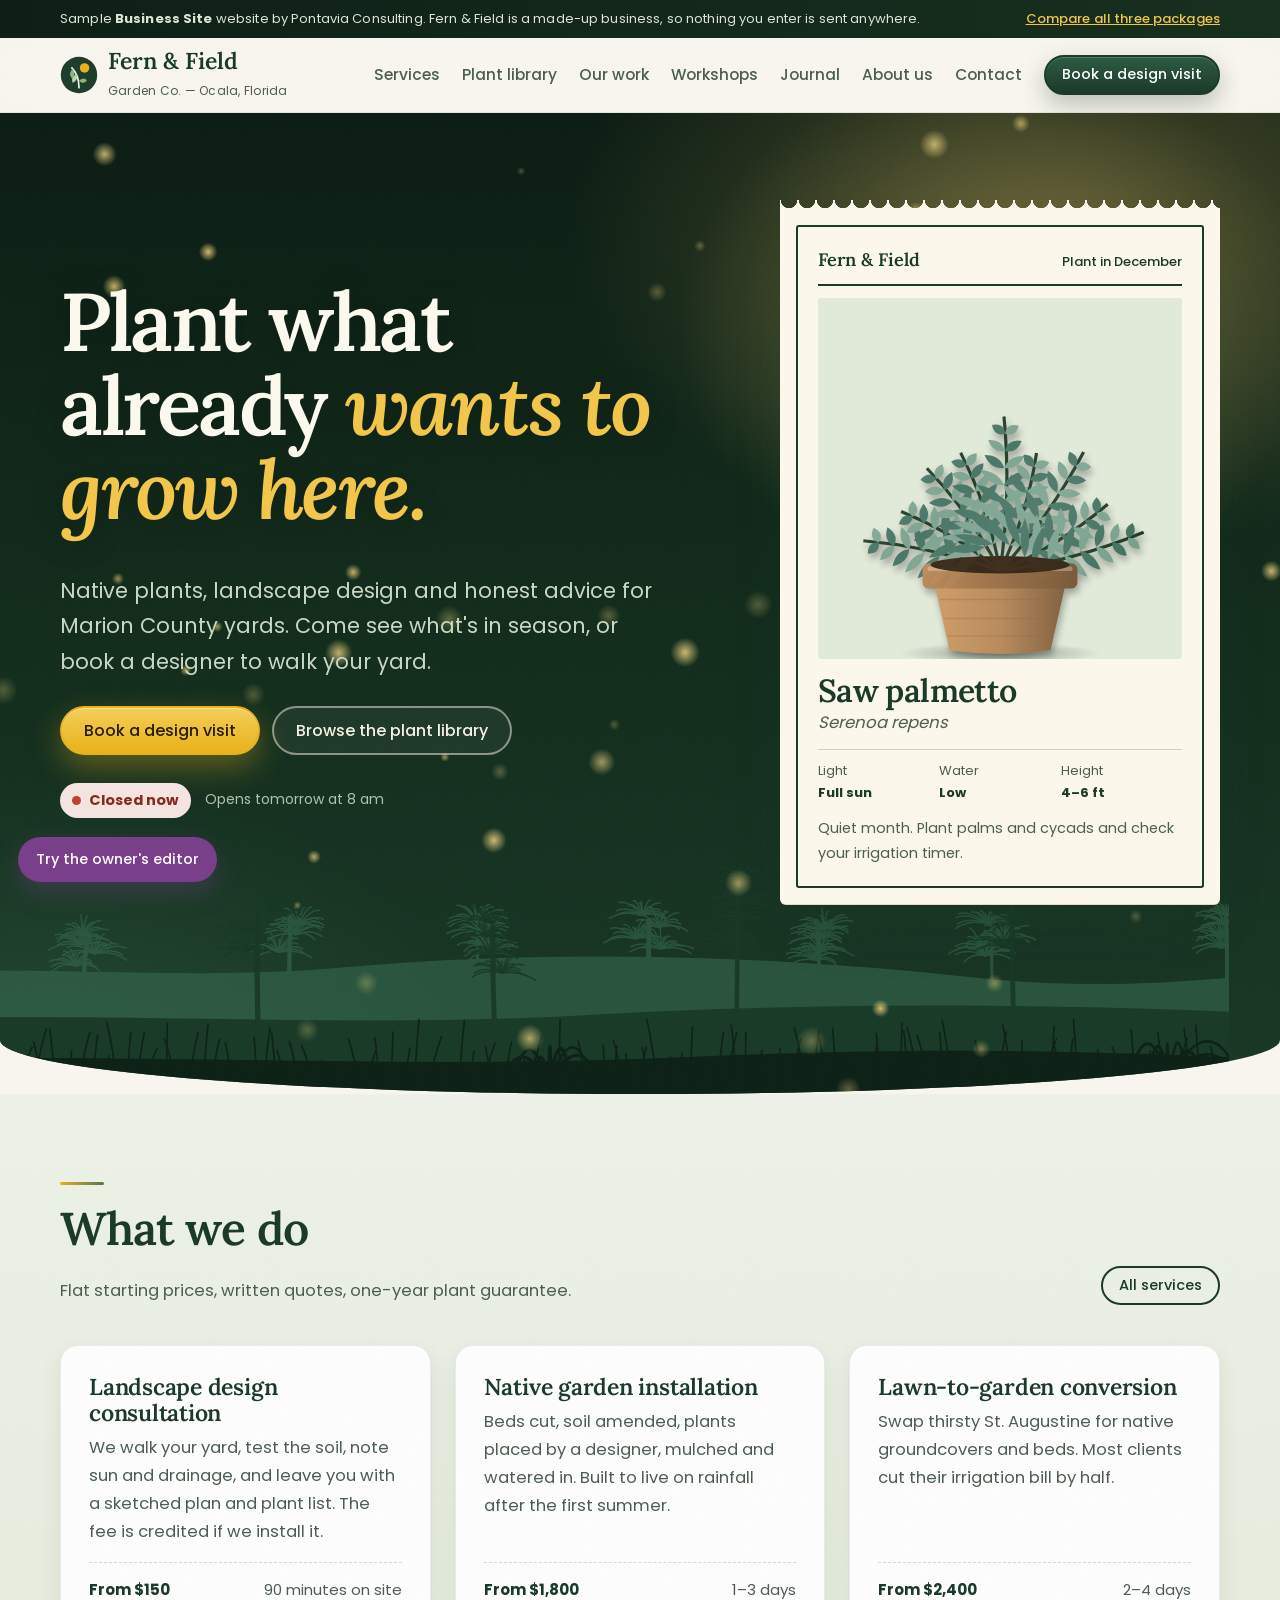
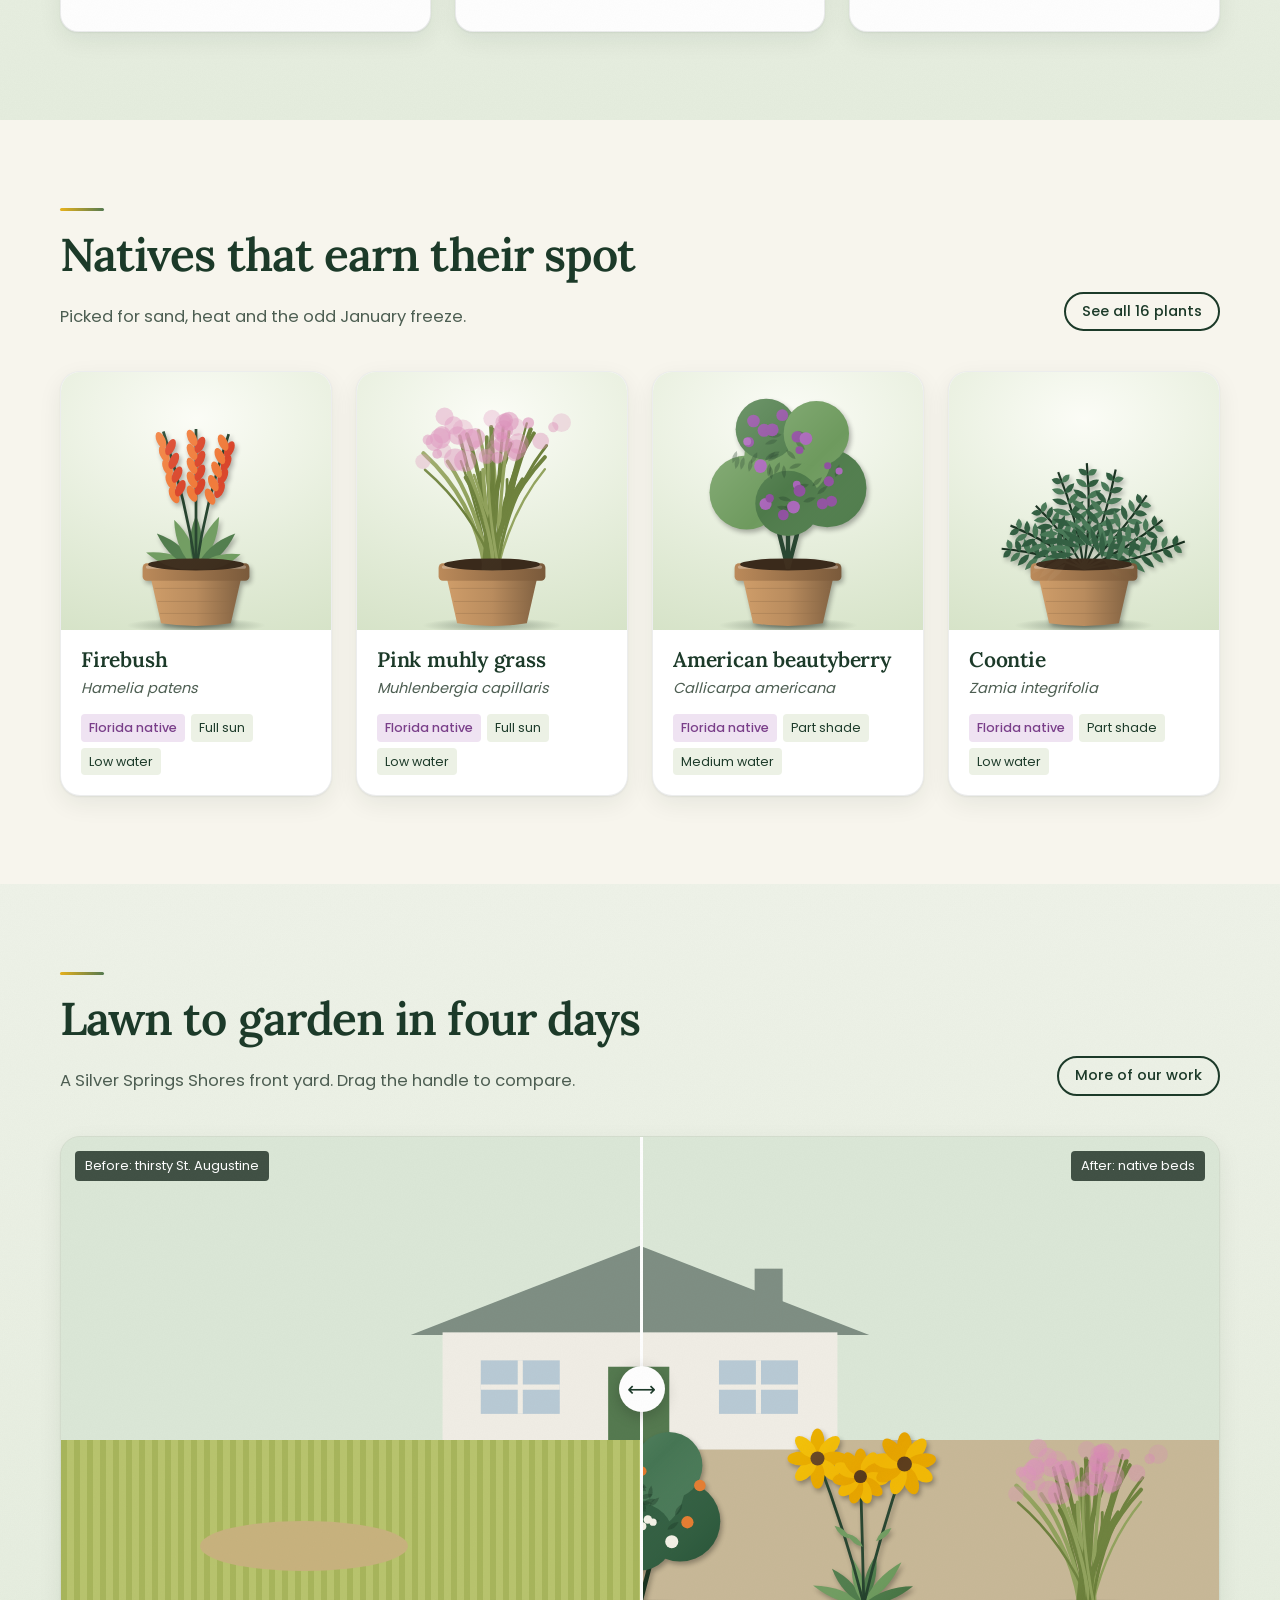
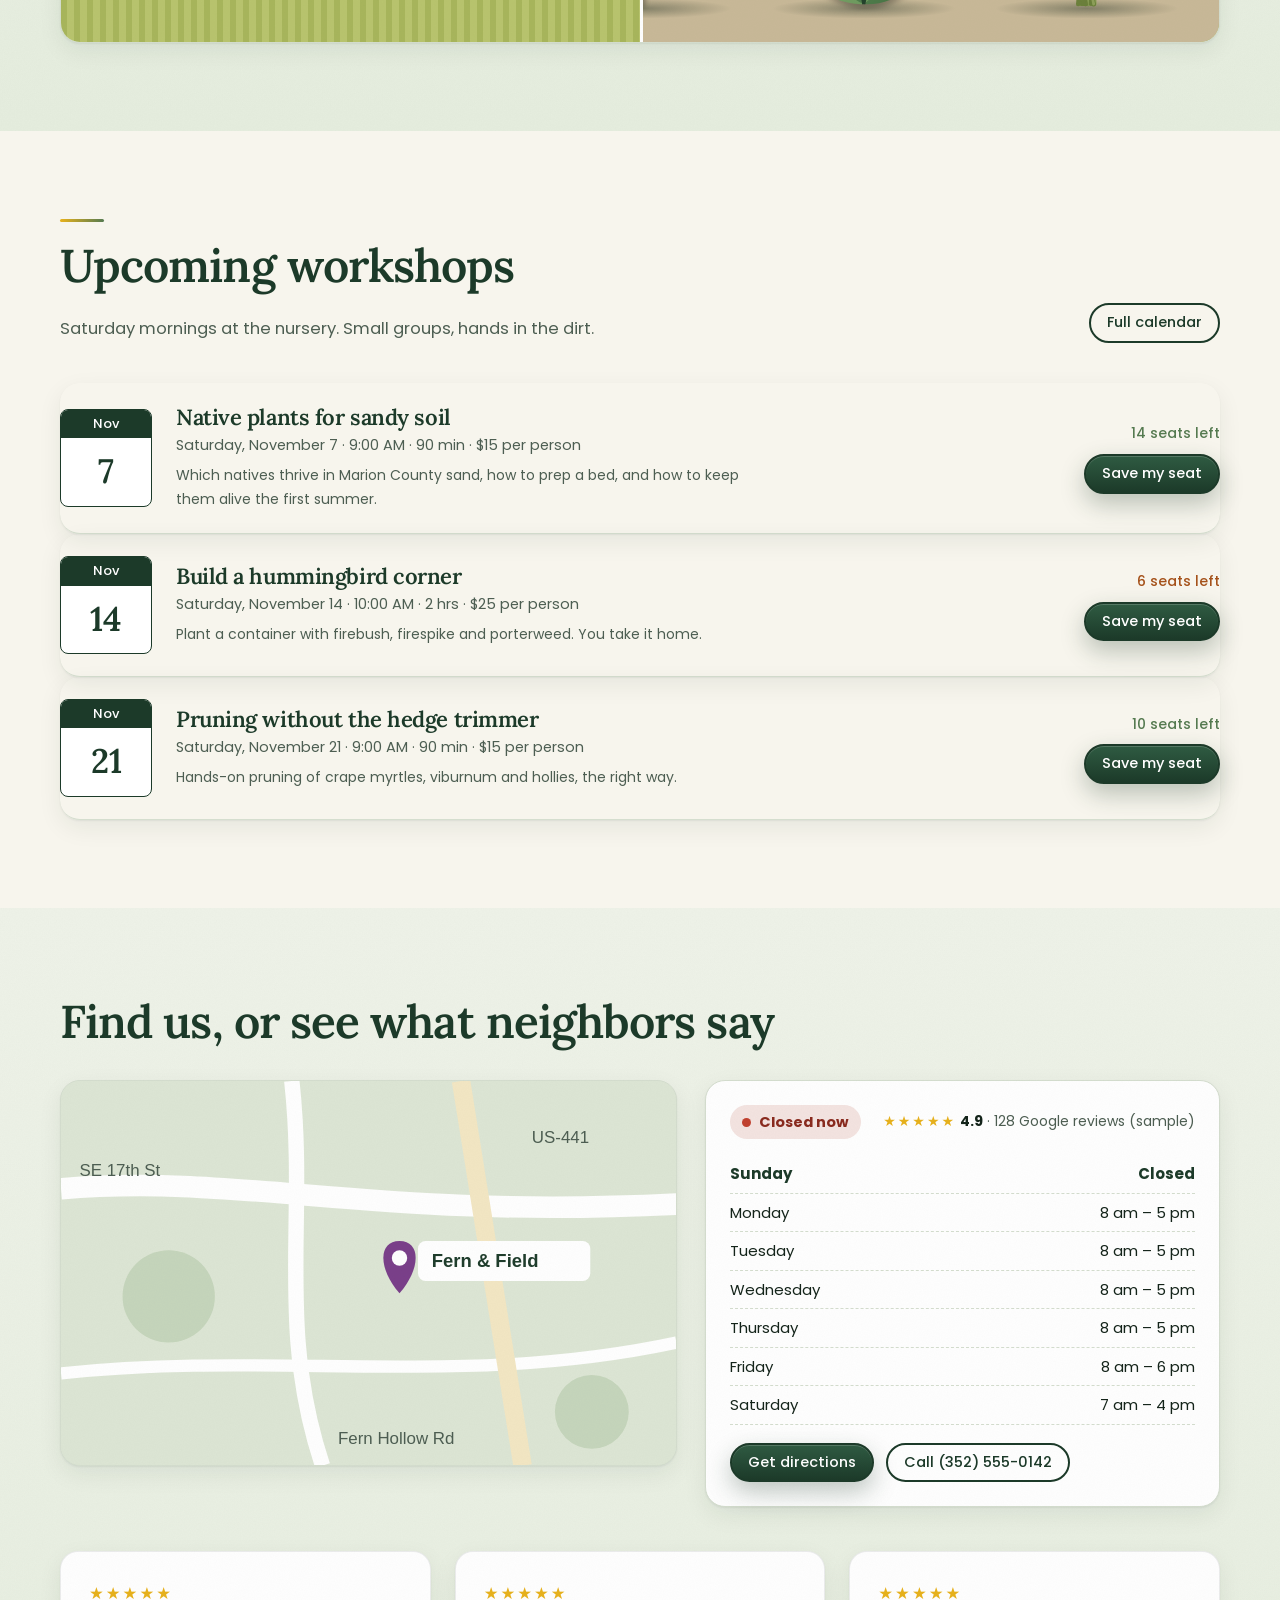
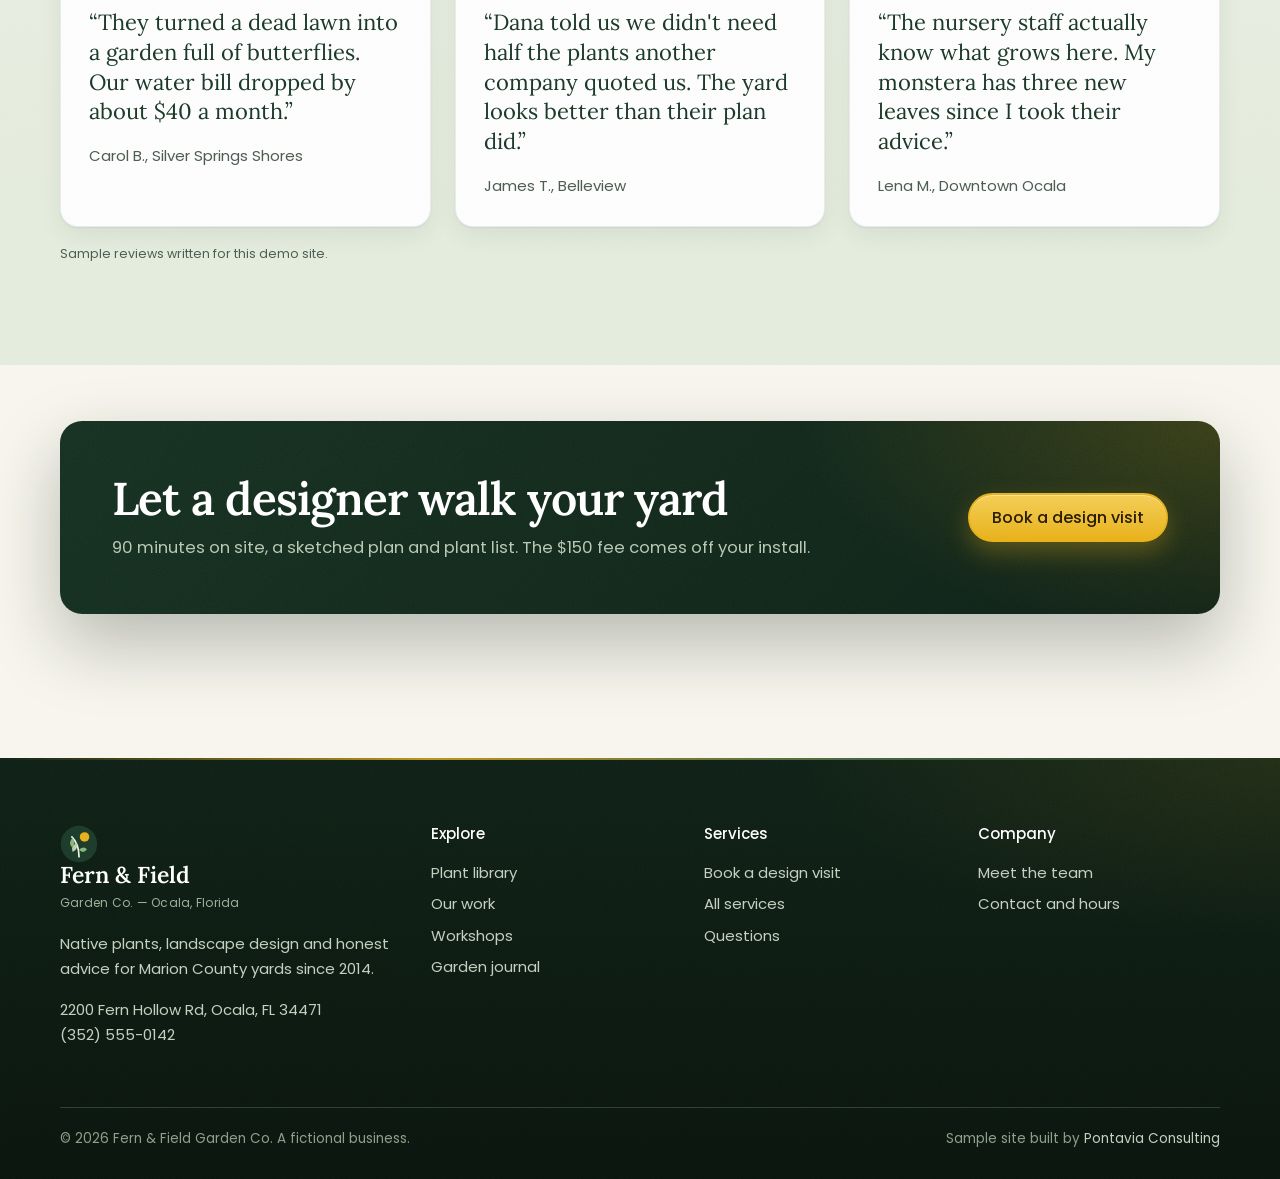
==== commit dbb9d122: "Visual overhaul: dramatic hero scene, lit plant illustrations, glass header, deeper cards, scroll re" ====
--- a/index.html
+++ b/index.html
@@ -5,18 +5,19 @@
 <meta name="viewport" content="width=device-width, initial-scale=1">
 <title>Native Plants &amp; Landscape Design | Fern &amp; Field Garden Co., Ocala FL</title>
 <meta name="description" content="Native plant nursery and landscape design in Ocala, FL. Book a design visit, browse the plant library, or join a Saturday workshop.">
-<link rel="canonical" href="https://pontavia-consulting.github.io/pontavia-sample-better/">
+<link rel="canonical" href="https://pontavia-consulting.github.io/Pontavia-Sample-Better/">
 <meta property="og:type" content="website">
 <meta property="og:title" content="Native Plants &amp; Landscape Design | Fern &amp; Field Garden Co., Ocala FL">
 <meta property="og:description" content="Native plant nursery and landscape design in Ocala, FL. Book a design visit, browse the plant library, or join a Saturday workshop.">
-<meta property="og:url" content="https://pontavia-consulting.github.io/pontavia-sample-better/">
+<meta property="og:url" content="https://pontavia-consulting.github.io/Pontavia-Sample-Better/">
 <meta name="theme-color" content="#1F3D2C">
 <link rel="icon" href="assets/favicon.svg" type="image/svg+xml">
 <link rel="preload" href="assets/fonts/lora.woff" as="font" type="font/woff" crossorigin>
 <link rel="stylesheet" href="assets/style.css">
-<script type="application/ld+json">{"@context": "https://schema.org", "@type": "GardenStore", "name": "Fern & Field Garden Co.", "url": "https://pontavia-consulting.github.io/pontavia-sample-better/", "telephone": "(352) 555-0142", "address": {"@type": "PostalAddress", "streetAddress": "2200 Fern Hollow Rd", "addressLocality": "Ocala", "addressRegion": "FL", "postalCode": "34471", "addressCountry": "US"}, "openingHours": ["Mo-Th 08:00-17:00", "Fr 08:00-18:00", "Sa 07:00-16:00"], "areaServed": "Marion County, FL", "description": "Native plant nursery and landscape design in Ocala, Florida. (Sample site, fictional business.)"}</script>
+<link rel="stylesheet" href="assets/polish.css">
+<script type="application/ld+json">{"@context": "https://schema.org", "@type": "GardenStore", "name": "Fern & Field Garden Co.", "url": "https://pontavia-consulting.github.io/Pontavia-Sample-Better/", "telephone": "(352) 555-0142", "address": {"@type": "PostalAddress", "streetAddress": "2200 Fern Hollow Rd", "addressLocality": "Ocala", "addressRegion": "FL", "postalCode": "34471", "addressCountry": "US"}, "openingHours": ["Mo-Th 08:00-17:00", "Fr 08:00-18:00", "Sa 07:00-16:00"], "areaServed": "Marion County, FL", "description": "Native plant nursery and landscape design in Ocala, Florida. (Sample site, fictional business.)"}</script>
 </head>
-<body><div class="demo-bar"><div class="wrap"><span>Sample <b>Better</b> website by Pontavia Consulting. Fern &amp; Field is a made-up business, so nothing you enter is sent anywhere.</span><a href="https://pontavia-consulting.github.io/pontavia-samples/">Compare all three packages</a></div></div><header class="site-head"><div class="wrap">
+<body><div class="demo-bar"><div class="wrap"><span>Sample <b>Business Site</b> website by Pontavia Consulting. Fern &amp; Field is a made-up business, so nothing you enter is sent anywhere.</span><a href="https://pontavia-consulting.github.io/Pontavia-Samples/">Compare all three packages</a></div></div><header class="site-head"><div class="wrap">
 <a class="logo" href="index.html"><svg viewBox="0 0 48 48" aria-hidden="true"><circle cx="24" cy="24" r="23" fill="#1F3D2C"/><circle cx="31" cy="15" r="6" fill="#E8B21C"/><path d="M24 40 C24 30 22 22 15 15" stroke="#EEF3E8" stroke-width="2.2" fill="none" stroke-linecap="round"/><path d="M16 16 Q 10 22 15 28 Q 21 23 16 16Z" fill="#8DB57E"/><path d="M21 23 Q 13 26 16 34 Q 24 30 21 23Z" fill="#B9D3AA"/><path d="M24 31 Q 31 26 34 31 Q 29 37 24 31Z" fill="#8DB57E"/></svg><span><b>Fern &amp; Field</b><small>Garden Co. — Ocala, Florida</small></span></a>
 <nav class="nav" id="nav" aria-label="Main"><a href="services.html">Services</a><a href="plants.html">Plant library</a><a href="gallery.html">Our work</a><a href="workshops.html">Workshops</a><a href="journal.html">Journal</a><a href="team.html">About us</a><a href="contact.html">Contact</a><a class="btn small" href="design.html">Book a design visit</a></nav>
 
@@ -24,7 +25,7 @@
 </div></header><main id="main">
 <section class="packet-hero"><div class="wrap">
   <div>
-    <h1 data-edit>Plant what already wants to grow here.</h1>
+    <h1 data-edit>Plant what already <em>wants to grow here.</em></h1>
     <p class="lede" data-edit>Native plants, landscape design and honest advice for Marion County yards. Come see what's in season, or book a designer to walk your yard.</p>
     <div class="btn-row"><a class="btn" href="design.html">Book a design visit</a><a class="btn ghost" href="plants.html">Browse the plant library</a></div>
     <p class="hero-open" style="margin-top:28px;display:flex;gap:14px;align-items:center;flex-wrap:wrap"><span class="open-pill" data-open-pill>Open now</span><span class="muted small" data-open-text>Today 8 am – 5 pm · 2200 Fern Hollow Rd</span></p>
@@ -133,10 +134,11 @@
 <p>2200 Fern Hollow Rd, Ocala, FL 34471<br><a href="tel:+13525550142" style="display:inline">(352) 555-0142</a></p></div>
 <div><h4>Explore</h4><a href="plants.html">Plant library</a><a href="gallery.html">Our work</a><a href="workshops.html">Workshops</a><a href="journal.html">Garden journal</a></div><div><h4>Services</h4><a href="design.html">Book a design visit</a><a href="services.html">All services</a><a href="faq.html">Questions</a></div><div><h4>Company</h4><a href="team.html">Meet the team</a><a href="contact.html">Contact and hours</a></div>
 </div>
-<div class="base"><span>© 2026 Fern &amp; Field Garden Co. A fictional business.</span><span>Sample site built by <a href="https://pontavia-consulting.github.io/pontavia-samples/" style="display:inline">Pontavia Consulting</a></span></div>
+<div class="base"><span>© 2026 Fern &amp; Field Garden Co. A fictional business.</span><span>Sample site built by <a href="https://pontavia-consulting.github.io/Pontavia-Samples/" style="display:inline">Pontavia Consulting</a></span></div>
 </div></footer><button class="edit-fab" type="button" data-edit-toggle>Try the owner's editor</button><script src="assets/art.js" defer></script>
 <script src="assets/data.js" defer></script>
 <script src="assets/core.js" defer></script>
 <script src="assets/site.js" defer></script>
+<script src="assets/polish.js" defer></script>
 </body>
 </html>
--- a/assets/polish.css
+++ b/assets/polish.css
@@ -0,0 +1,105 @@
+/* Fern & Field: polish layer (loaded after style.css on every page of every package).
+   Dramatic hero scene, glass header, deeper cards and buttons, grain, scroll reveals.
+   Everything here is progressive: without JS the pages are still complete and readable. */
+
+:root {
+  --paper: #F7F5ED;
+  --wash-2: #ECF1E5;
+  --oak: #1C3A29;
+  --ink: #14241A;
+  --ease: cubic-bezier(.2, .8, .2, 1);
+  --shadow-1: 0 1px 2px rgba(20, 36, 26, .06), 0 8px 24px rgba(20, 36, 26, .07);
+  --shadow-2: 0 2px 4px rgba(20, 36, 26, .08), 0 22px 50px rgba(20, 36, 26, .16);
+  --grain: url("data:image/svg+xml;utf8,<svg xmlns='http://www.w3.org/2000/svg' width='160' height='160'><filter id='n'><feTurbulence type='fractalNoise' baseFrequency='.85' numOctaves='2' stitchTiles='stitch'/><feColorMatrix values='0 0 0 0 0  0 0 0 0 0  0 0 0 0 0  0 0 0 .55 0'/></filter><rect width='100%' height='100%' filter='url(%23n)' opacity='.5'/></svg>");
+}
+body { background: var(--paper); -webkit-font-smoothing: antialiased; text-rendering: optimizeLegibility; }
+h1, h2, h3 { letter-spacing: -.02em; }
+::selection { background: var(--gold-2); color: var(--ink); }
+
+/* ---------- Demo bar and header ---------- */
+.demo-bar { background: linear-gradient(90deg, #0F1F16, #17301F); font-size: 13px; letter-spacing: .01em; }
+.site-head { background: rgba(247, 245, 237, .78); -webkit-backdrop-filter: blur(16px) saturate(1.4); backdrop-filter: blur(16px) saturate(1.4); border-bottom: 1px solid rgba(20, 36, 26, .08); transition: box-shadow .35s, background .35s; }
+.site-head.scrolled { box-shadow: 0 10px 34px rgba(20, 36, 26, .12); background: rgba(247, 245, 237, .92); }
+.site-head .wrap { min-height: 74px; transition: min-height .35s var(--ease); }
+.site-head.scrolled .wrap { min-height: 62px; }
+.nav a { position: relative; transition: color .25s; }
+.nav a::after { content: ""; position: absolute; left: 0; right: 0; bottom: -4px; height: 2px; border-radius: 2px; background: linear-gradient(90deg, var(--gold), var(--moss)); transform: scaleX(0); transform-origin: left; transition: transform .35s var(--ease); }
+.nav a:hover::after, .nav a[aria-current="page"]::after, .nav a.active::after { transform: scaleX(1); }
+
+/* ---------- Buttons ---------- */
+.btn:not(.ghost):not(.gold) { background: linear-gradient(180deg, #2F5B42 0%, #1C3A29 100%); border-color: #1C3A29; box-shadow: 0 10px 24px rgba(28, 58, 41, .28), inset 0 1px 0 rgba(255, 255, 255, .18); transition: transform .3s var(--ease), box-shadow .3s; }
+.btn:not(.ghost):not(.gold):hover { transform: translateY(-2px); box-shadow: 0 16px 34px rgba(28, 58, 41, .36), inset 0 1px 0 rgba(255, 255, 255, .22); }
+.btn.gold { background: linear-gradient(180deg, #F4CE58, #E8B21C); border-color: #E8B21C; color: #2A1E02; box-shadow: 0 10px 24px rgba(232, 178, 28, .3), inset 0 1px 0 rgba(255, 255, 255, .4); transition: transform .3s var(--ease), box-shadow .3s; }
+.btn.gold:hover { transform: translateY(-2px); box-shadow: 0 16px 34px rgba(232, 178, 28, .42); }
+.btn.ghost { transition: transform .3s var(--ease), background .25s, color .25s; }
+.btn.ghost:hover { transform: translateY(-2px); }
+
+/* ---------- Sections ---------- */
+.section.wash { position: relative; background: linear-gradient(180deg, #EFF3E9 0%, #E6EEDF 100%); }
+.section.wash::after { content: ""; position: absolute; inset: 0; background: var(--grain); opacity: .06; mix-blend-mode: multiply; pointer-events: none; }
+.section-head h2 { position: relative; }
+.section-head h2::before { content: ""; display: block; width: 44px; height: 3px; border-radius: 3px; margin-bottom: 18px; background: linear-gradient(90deg, var(--gold), var(--moss)); }
+.card { border-radius: 18px; border-color: rgba(20, 36, 26, .08); box-shadow: var(--shadow-1); transition: transform .4s var(--ease), box-shadow .4s; }
+.card:hover { transform: translateY(-5px); box-shadow: var(--shadow-2); }
+.plant-card { border-radius: 20px; border-color: rgba(20, 36, 26, .08); box-shadow: var(--shadow-1); transition: transform .45s var(--ease), box-shadow .45s; }
+.plant-card:hover { transform: translateY(-7px); box-shadow: var(--shadow-2); }
+.plant-card .pic { background: radial-gradient(120% 90% at 50% 18%, #FBFCF6 0%, #E6EEDC 55%, #D6E3C8 100%); overflow: hidden; }
+.plant-card .pic .art svg { transition: transform .7s var(--ease); transform-origin: 50% 90%; }
+.plant-card:hover .pic .art svg { transform: scale(1.07) translateY(-2px); }
+.plant-card h3, .card h3 { letter-spacing: -.01em; }
+.event, .hours-card, .zip-check, .ba, .map { border-radius: 20px; box-shadow: var(--shadow-1); }
+.reward-card, .cta-band { background: var(--grain), radial-gradient(700px 360px at 100% 0%, rgba(232, 178, 28, .22), transparent 60%), linear-gradient(135deg, #1C3A29 0%, #14291D 100%); background-blend-mode: soft-light, normal, normal; box-shadow: 0 30px 70px rgba(20, 36, 26, .28); }
+.quote { font-family: var(--display); }
+
+/* ---------- Dramatic hero scene ---------- */
+.hero, .packet-hero { position: relative; isolation: isolate; overflow: hidden; border-radius: 0 0 50% 50% / 0 0 54px 54px; color: #EEF3E8; padding: 96px 0 190px;
+  background:
+    radial-gradient(520px 420px at var(--mx, 78%) var(--my, 22%), rgba(247, 214, 130, .30), transparent 62%),
+    radial-gradient(820px 520px at 84% 12%, rgba(240, 196, 100, .30), transparent 62%),
+    radial-gradient(700px 520px at 4% 100%, rgba(80, 160, 110, .20), transparent 62%),
+    linear-gradient(180deg, #0E2016 0%, #15301F 52%, #1D3C2A 100%); }
+.hero::before, .packet-hero::before { content: ""; position: absolute; inset: 0; z-index: -1; background: var(--grain); mix-blend-mode: soft-light; opacity: .55; pointer-events: none; }
+.hero .wrap, .packet-hero .wrap { position: relative; z-index: 3; }
+.hero h1, .packet-hero h1 { color: #FBF8EE; font-size: clamp(42px, 6.4vw, 82px); line-height: 1.03; letter-spacing: -.03em; text-shadow: 0 2px 30px rgba(0, 0, 0, .25); }
+.hero h1 em, .packet-hero h1 em { font-style: italic; color: var(--gold-2); }
+.hero .lede, .packet-hero .lede { color: #C9D8C5; font-size: clamp(17px, 2vw, 21px); }
+.hero .muted, .packet-hero .muted, .hero .small, .packet-hero .months-label { color: #AFC3AC; }
+.hero .btn.ghost, .packet-hero .btn.ghost { color: #F4F1E4; border-color: rgba(244, 241, 228, .5); background: rgba(255, 255, 255, .05); -webkit-backdrop-filter: blur(6px); backdrop-filter: blur(6px); }
+.hero .btn.ghost:hover, .packet-hero .btn.ghost:hover { background: #F4F1E4; color: var(--oak); }
+.hero .btn:not(.ghost):not(.gold), .packet-hero .btn:not(.ghost):not(.gold) { background: linear-gradient(180deg, #F4CE58, #E8B21C); border-color: #E8B21C; color: #2A1E02; box-shadow: 0 12px 30px rgba(232, 178, 28, .35), inset 0 1px 0 rgba(255, 255, 255, .45); }
+.packet-hero .months button { background: rgba(255, 255, 255, .07); color: #DDE8D8; border-color: rgba(255, 255, 255, .22); }
+.packet-hero .months button[aria-pressed="true"] { background: var(--gold); color: #2A1E02; border-color: var(--gold); }
+.packet-hero .hero-proof, .hero .hero-proof { color: #B9CBB5; }
+.packet-hero .hero-proof strong, .hero .hero-proof strong { color: #FBF8EE; }
+.hero-art { background: radial-gradient(90% 70% at 50% 22%, rgba(255, 244, 204, .55), rgba(255, 244, 204, 0) 70%), linear-gradient(180deg, #E9F0DD 0%, #CFDFC0 100%); box-shadow: 0 40px 80px rgba(0, 0, 0, .4), inset 0 0 0 1px rgba(255, 255, 255, .5); }
+.hero-art .sun { background: radial-gradient(circle at 35% 30%, #FFE79A, #E8B21C 70%); box-shadow: 0 0 60px 20px rgba(247, 214, 130, .55); }
+.packet { filter: drop-shadow(0 40px 60px rgba(0, 0, 0, .45)); }
+.hero-scene { position: absolute; left: 0; right: 0; bottom: -1px; height: 260px; z-index: 1; pointer-events: none; }
+.hero-scene svg { position: absolute; left: -4%; width: 108%; bottom: 0; height: 100%; will-change: transform; }
+.hero-pollen { position: absolute; inset: 0; z-index: 2; pointer-events: none; width: 100%; height: 100%; }
+.hero::after, .packet-hero::after { content: ""; position: absolute; left: 0; right: 0; bottom: -1px; height: 46px; z-index: 2; background: var(--paper); -webkit-mask: radial-gradient(60px 46px at 50% 100%, #000 98%, transparent) 0 0 / 120px 100% repeat-x; mask: radial-gradient(60px 46px at 50% 100%, #000 98%, transparent) 0 0 / 120px 100% repeat-x; opacity: 0; }
+
+/* page title bands on inner pages */
+.page-head, .page-hero { position: relative; background: radial-gradient(600px 260px at 90% 0%, rgba(232, 178, 28, .14), transparent 62%), linear-gradient(180deg, #EAF1E2, #F4F4EA); }
+.page-head::after, .page-hero::after { content: ""; position: absolute; inset: 0; background: var(--grain); opacity: .05; mix-blend-mode: multiply; pointer-events: none; }
+
+/* ---------- Footer ---------- */
+.site-foot { position: relative; background: var(--grain), radial-gradient(800px 300px at 100% 0%, rgba(232, 178, 28, .10), transparent 60%), linear-gradient(180deg, #14281C, #0D1A12); background-blend-mode: soft-light, normal, normal; }
+.site-foot::before { content: ""; position: absolute; top: 0; left: 0; right: 0; height: 2px; background: linear-gradient(90deg, transparent, var(--gold), var(--moss), transparent); opacity: .8; }
+
+/* ---------- Reveals ---------- */
+.pf .pf-in { opacity: 0; transform: translate3d(0, 30px, 0); transition: opacity .9s var(--ease), transform .9s var(--ease); transition-delay: var(--d, 0s); }
+.pf .pf-in.pf-show { opacity: 1; transform: none; }
+.hero .wrap > *, .packet-hero .wrap > * { animation: pf-rise 1s var(--ease) both; }
+.hero .wrap > :nth-child(2), .packet-hero .wrap > :nth-child(2) { animation-delay: .18s; }
+@keyframes pf-rise { from { opacity: 0; transform: translate3d(0, 34px, 0); filter: blur(6px); } to { opacity: 1; transform: none; filter: none; } }
+
+@media (max-width: 860px) { .hero, .packet-hero { padding: 56px 0 150px; } .hero-scene { height: 190px; } }
+@media (prefers-reduced-motion: reduce) {
+  .hero .wrap > *, .packet-hero .wrap > * { animation: none !important; }
+  .pf .pf-in { opacity: 1 !important; transform: none !important; }
+  .plant-card .pic .art svg { transition: none !important; }
+}
+
+.packet .btn.ghost { color: var(--oak); border-color: var(--oak); background: transparent; -webkit-backdrop-filter: none; backdrop-filter: none; }
+.packet .btn.ghost:hover { background: var(--oak); color: #fff; }
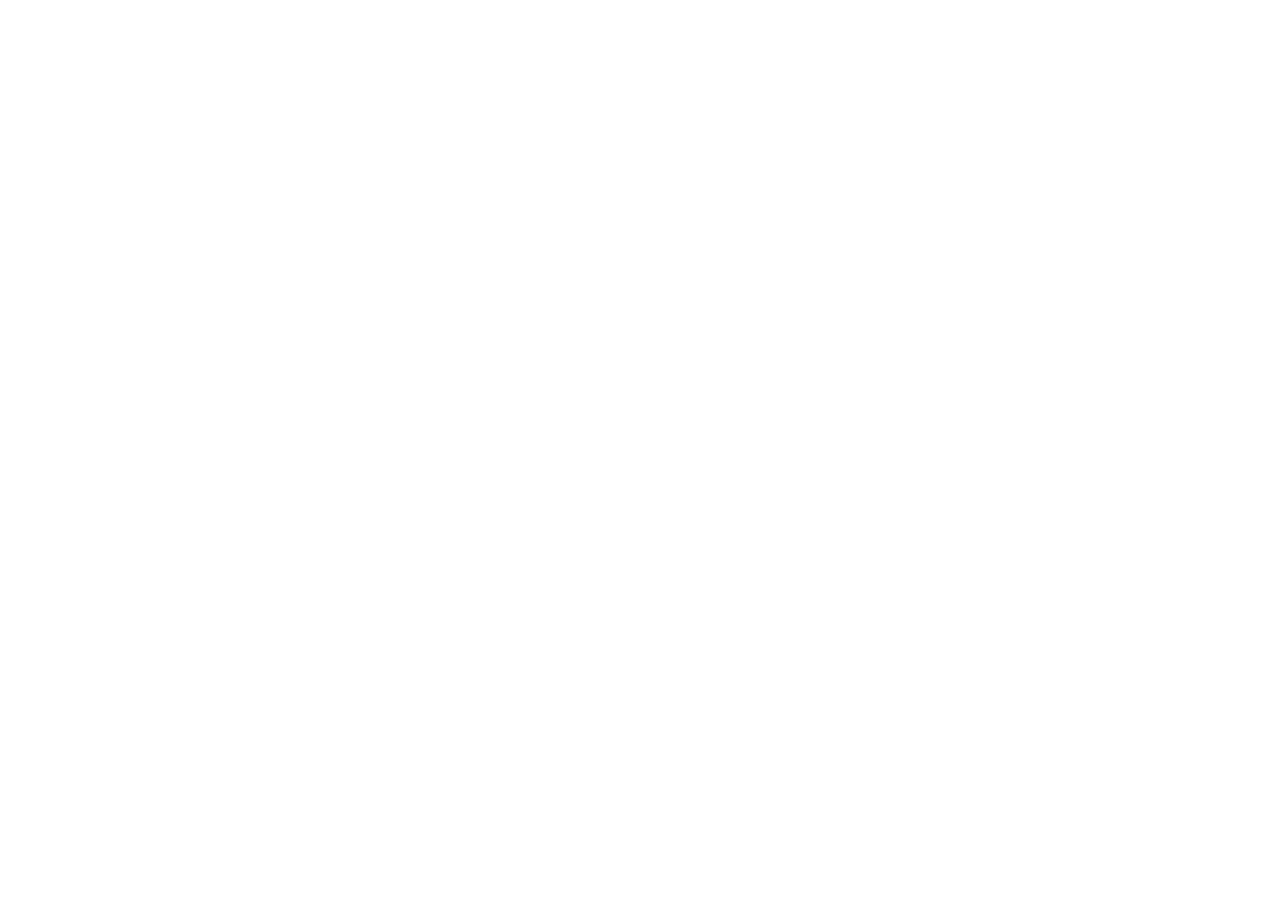
==== commit c9014b85: "Moved: the Business Site sample now lives at pontaviaconsulting.com/samples/business/" ====
--- a/index.html
+++ b/index.html
@@ -2,143 +2,12 @@
 <html lang="en">
 <head>
 <meta charset="utf-8">
-<meta name="viewport" content="width=device-width, initial-scale=1">
-<title>Native Plants &amp; Landscape Design | Fern &amp; Field Garden Co., Ocala FL</title>
-<meta name="description" content="Native plant nursery and landscape design in Ocala, FL. Book a design visit, browse the plant library, or join a Saturday workshop.">
-<link rel="canonical" href="https://pontavia-consulting.github.io/Pontavia-Sample-Better/">
-<meta property="og:type" content="website">
-<meta property="og:title" content="Native Plants &amp; Landscape Design | Fern &amp; Field Garden Co., Ocala FL">
-<meta property="og:description" content="Native plant nursery and landscape design in Ocala, FL. Book a design visit, browse the plant library, or join a Saturday workshop.">
-<meta property="og:url" content="https://pontavia-consulting.github.io/Pontavia-Sample-Better/">
-<meta name="theme-color" content="#1F3D2C">
-<link rel="icon" href="assets/favicon.svg" type="image/svg+xml">
-<link rel="preload" href="assets/fonts/lora.woff" as="font" type="font/woff" crossorigin>
-<link rel="stylesheet" href="assets/style.css">
-<link rel="stylesheet" href="assets/polish.css">
-<script type="application/ld+json">{"@context": "https://schema.org", "@type": "GardenStore", "name": "Fern & Field Garden Co.", "url": "https://pontavia-consulting.github.io/Pontavia-Sample-Better/", "telephone": "(352) 555-0142", "address": {"@type": "PostalAddress", "streetAddress": "2200 Fern Hollow Rd", "addressLocality": "Ocala", "addressRegion": "FL", "postalCode": "34471", "addressCountry": "US"}, "openingHours": ["Mo-Th 08:00-17:00", "Fr 08:00-18:00", "Sa 07:00-16:00"], "areaServed": "Marion County, FL", "description": "Native plant nursery and landscape design in Ocala, Florida. (Sample site, fictional business.)"}</script>
+<title>Moved | Pontavia Consulting</title>
+<meta name="robots" content="noindex">
+<link rel="canonical" href="https://pontaviaconsulting.com/samples/business/">
+<meta http-equiv="refresh" content="0; url=https://pontaviaconsulting.com/samples/business/">
 </head>
-<body><div class="demo-bar"><div class="wrap"><span>Sample <b>Business Site</b> website by Pontavia Consulting. Fern &amp; Field is a made-up business, so nothing you enter is sent anywhere.</span><a href="https://pontavia-consulting.github.io/Pontavia-Samples/">Compare all three packages</a></div></div><header class="site-head"><div class="wrap">
-<a class="logo" href="index.html"><svg viewBox="0 0 48 48" aria-hidden="true"><circle cx="24" cy="24" r="23" fill="#1F3D2C"/><circle cx="31" cy="15" r="6" fill="#E8B21C"/><path d="M24 40 C24 30 22 22 15 15" stroke="#EEF3E8" stroke-width="2.2" fill="none" stroke-linecap="round"/><path d="M16 16 Q 10 22 15 28 Q 21 23 16 16Z" fill="#8DB57E"/><path d="M21 23 Q 13 26 16 34 Q 24 30 21 23Z" fill="#B9D3AA"/><path d="M24 31 Q 31 26 34 31 Q 29 37 24 31Z" fill="#8DB57E"/></svg><span><b>Fern &amp; Field</b><small>Garden Co. — Ocala, Florida</small></span></a>
-<nav class="nav" id="nav" aria-label="Main"><a href="services.html">Services</a><a href="plants.html">Plant library</a><a href="gallery.html">Our work</a><a href="workshops.html">Workshops</a><a href="journal.html">Journal</a><a href="team.html">About us</a><a href="contact.html">Contact</a><a class="btn small" href="design.html">Book a design visit</a></nav>
-
-<button class="menu-btn" aria-expanded="false" aria-controls="nav" aria-label="Menu"><span></span><span></span><span></span></button>
-</div></header><main id="main">
-<section class="packet-hero"><div class="wrap">
-  <div>
-    <h1 data-edit>Plant what already <em>wants to grow here.</em></h1>
-    <p class="lede" data-edit>Native plants, landscape design and honest advice for Marion County yards. Come see what's in season, or book a designer to walk your yard.</p>
-    <div class="btn-row"><a class="btn" href="design.html">Book a design visit</a><a class="btn ghost" href="plants.html">Browse the plant library</a></div>
-    <p class="hero-open" style="margin-top:28px;display:flex;gap:14px;align-items:center;flex-wrap:wrap"><span class="open-pill" data-open-pill>Open now</span><span class="muted small" data-open-text>Today 8 am – 5 pm · 2200 Fern Hollow Rd</span></p>
-  </div>
-  <div class="packet" data-packet>
-  <div class="packet-inner">
-    <div class="packet-top"><b>Fern &amp; Field</b><span data-pk-month>Plant in October</span></div>
-    <div class="packet-art" data-pk-art><div class="art" data-plant='{&quot;type&quot;: &quot;grass&quot;, &quot;seed&quot;: 21, &quot;leaf&quot;: &quot;olive&quot;, &quot;colors&quot;: {&quot;bloom&quot;: &quot;#D98AB5&quot;}, &quot;label&quot;: &quot;Illustration of Pink muhly grass&quot;}'></div></div>
-    <h2 data-pk-name>Pink muhly grass</h2>
-    <p class="latin" data-pk-latin>Muhlenbergia capillaris</p>
-    <div class="packet-facts">
-      <div><span>Light</span><strong data-pk-light>Full sun</strong></div>
-      <div><span>Water</span><strong data-pk-water>Low</strong></div>
-      <div><span>Height</span><strong data-pk-height>3 ft</strong></div>
-    </div>
-    <p class="packet-note" data-pk-note>Muhly turns pink. The best month to start almost anything.</p>
-    
-  </div>
-</div>
-</div></section>
-
-<section class="section wash"><div class="wrap">
-  <div class="section-head"><div><h2>What we do</h2><p>Flat starting prices, written quotes, one-year plant guarantee.</p></div><a class="btn ghost small" href="services.html">All services</a></div>
-  <div class="grid g3"><article class="card svc"><h3 data-edit>Landscape design consultation</h3><p class="muted" data-edit>We walk your yard, test the soil, note sun and drainage, and leave you with a sketched plan and plant list. The fee is credited if we install it.</p><div class="meta"><span class="price" data-edit>From $150</span><span>90 minutes on site</span></div></article><article class="card svc"><h3 data-edit>Native garden installation</h3><p class="muted" data-edit>Beds cut, soil amended, plants placed by a designer, mulched and watered in. Built to live on rainfall after the first summer.</p><div class="meta"><span class="price" data-edit>From $1,800</span><span>1–3 days</span></div></article><article class="card svc"><h3 data-edit>Lawn-to-garden conversion</h3><p class="muted" data-edit>Swap thirsty St. Augustine for native groundcovers and beds. Most clients cut their irrigation bill by half.</p><div class="meta"><span class="price" data-edit>From $2,400</span><span>2–4 days</span></div></article></div>
-</div></section>
-
-<section class="section"><div class="wrap">
-  <div class="section-head"><div><h2>Natives that earn their spot</h2><p>Picked for sand, heat and the odd January freeze.</p></div><a class="btn ghost small" href="plants.html">See all 16 plants</a></div>
-  <div class="grid g4"><a class="plant-card" href="plants.html#firebush"><div class="pic"><div class="art" data-plant='{&quot;type&quot;: &quot;spike&quot;, &quot;seed&quot;: 11, &quot;colors&quot;: {&quot;bloom&quot;: &quot;#D9452B&quot;, &quot;bloom2&quot;: &quot;#F07A3A&quot;}, &quot;label&quot;: &quot;Illustration of Firebush&quot;}'></div></div><div class="body"><h3>Firebush</h3><div class="latin">Hamelia patens</div><div class="facts"><span class="fact native">Florida native</span><span class="fact">Full sun</span><span class="fact">Low water</span></div></div></a><a class="plant-card" href="plants.html#muhly"><div class="pic"><div class="art" data-plant='{&quot;type&quot;: &quot;grass&quot;, &quot;seed&quot;: 21, &quot;leaf&quot;: &quot;olive&quot;, &quot;colors&quot;: {&quot;bloom&quot;: &quot;#D98AB5&quot;}, &quot;label&quot;: &quot;Illustration of Pink muhly grass&quot;}'></div></div><div class="body"><h3>Pink muhly grass</h3><div class="latin">Muhlenbergia capillaris</div><div class="facts"><span class="fact native">Florida native</span><span class="fact">Full sun</span><span class="fact">Low water</span></div></div></a><a class="plant-card" href="plants.html#beautyberry"><div class="pic"><div class="art" data-plant='{&quot;type&quot;: &quot;shrub&quot;, &quot;seed&quot;: 9, &quot;colors&quot;: {&quot;bloom&quot;: &quot;#8E4F9E&quot;, &quot;bloom2&quot;: &quot;#A866B8&quot;}, &quot;label&quot;: &quot;Illustration of American beautyberry&quot;}'></div></div><div class="body"><h3>American beautyberry</h3><div class="latin">Callicarpa americana</div><div class="facts"><span class="fact native">Florida native</span><span class="fact">Part shade</span><span class="fact">Medium water</span></div></div></a><a class="plant-card" href="plants.html#coontie"><div class="pic"><div class="art" data-plant='{&quot;type&quot;: &quot;frond&quot;, &quot;seed&quot;: 4, &quot;leaf&quot;: &quot;deep&quot;, &quot;label&quot;: &quot;Illustration of Coontie&quot;}'></div></div><div class="body"><h3>Coontie</h3><div class="latin">Zamia integrifolia</div><div class="facts"><span class="fact native">Florida native</span><span class="fact">Part shade</span><span class="fact">Low water</span></div></div></a></div>
-</div></section>
-
-<section class="section wash"><div class="wrap">
-  <div class="section-head"><div><h2>Lawn to garden in four days</h2><p>A Silver Springs Shores front yard. Drag the handle to compare.</p></div><a class="btn ghost small" href="gallery.html">More of our work</a></div>
-  <div class="ba" data-ba>
-  <div class="layer before"><svg class="house" viewBox="0 0 400 170" aria-hidden="true"><path d="M20 80 L200 10 L380 80Z" fill="#7F8F84"/><rect x="45" y="78" width="310" height="92" fill="#F1EEE6"/><rect x="175" y="105" width="48" height="65" fill="#557A50"/><rect x="75" y="100" width="62" height="42" fill="#B9CBD6"/><rect x="262" y="100" width="62" height="42" fill="#B9CBD6"/><path d="M106 100v42M75 121h62M293 100v42M262 121h62" stroke="#F1EEE6" stroke-width="4"/><rect x="290" y="28" width="22" height="40" fill="#7F8F84"/></svg><div class="turf"></div><div class="patch" style="left:12%"></div><div class="patch" style="left:58%;width:24%"></div></div>
-  <div class="layer after"><svg class="house" viewBox="0 0 400 170" aria-hidden="true"><path d="M20 80 L200 10 L380 80Z" fill="#7F8F84"/><rect x="45" y="78" width="310" height="92" fill="#F1EEE6"/><rect x="175" y="105" width="48" height="65" fill="#557A50"/><rect x="75" y="100" width="62" height="42" fill="#B9CBD6"/><rect x="262" y="100" width="62" height="42" fill="#B9CBD6"/><path d="M106 100v42M75 121h62M293 100v42M262 121h62" stroke="#F1EEE6" stroke-width="4"/><rect x="290" y="28" width="22" height="40" fill="#7F8F84"/></svg><div class="scene"><div class="art" data-plant='{&quot;type&quot;: &quot;grass&quot;, &quot;seed&quot;: 21, &quot;leaf&quot;: &quot;olive&quot;, &quot;colors&quot;: {&quot;bloom&quot;: &quot;#D98AB5&quot;}, &quot;pot&quot;: false, &quot;label&quot;: &quot;Illustration of Pink muhly grass&quot;}'></div><div class="art" data-plant='{&quot;type&quot;: &quot;flower&quot;, &quot;seed&quot;: 5, &quot;colors&quot;: {&quot;bloom&quot;: &quot;#C8382A&quot;, &quot;bloom2&quot;: &quot;#E8B21C&quot;, &quot;eye&quot;: &quot;#5A2A1A&quot;}, &quot;pot&quot;: false, &quot;label&quot;: &quot;Illustration of Blanket flower&quot;}'></div><div class="art" data-plant='{&quot;type&quot;: &quot;shrub&quot;, &quot;seed&quot;: 27, &quot;leaf&quot;: &quot;deep&quot;, &quot;colors&quot;: {&quot;bloom&quot;: &quot;#F4F1E6&quot;, &quot;bloom2&quot;: &quot;#E57A2E&quot;}, &quot;pot&quot;: false, &quot;label&quot;: &quot;Illustration of Simpson&#x27;s stopper&quot;}'></div><div class="art" data-plant='{&quot;type&quot;: &quot;flower&quot;, &quot;seed&quot;: 2, &quot;colors&quot;: {&quot;bloom&quot;: &quot;#F2B705&quot;, &quot;bloom2&quot;: &quot;#E8A400&quot;}, &quot;pot&quot;: false, &quot;label&quot;: &quot;Illustration of Leavenworth&#x27;s tickseed&quot;}'></div><div class="art" data-plant='{&quot;type&quot;: &quot;grass&quot;, &quot;seed&quot;: 21, &quot;leaf&quot;: &quot;olive&quot;, &quot;colors&quot;: {&quot;bloom&quot;: &quot;#D98AB5&quot;}, &quot;pot&quot;: false, &quot;label&quot;: &quot;Illustration of Pink muhly grass&quot;}'></div></div></div>
-  <div class="handle"></div>
-  <span class="label" style="left:14px">Before: thirsty St. Augustine</span><span class="label" style="right:14px">After: native beds</span>
-  <input type="range" min="0" max="100" value="50" aria-label="Drag to compare before and after">
-</div>
-</div></section>
-
-<section class="section"><div class="wrap">
-  <div class="section-head"><div><h2>Upcoming workshops</h2><p>Saturday mornings at the nursery. Small groups, hands in the dirt.</p></div><a class="btn ghost small" href="workshops.html">Full calendar</a></div>
-  <article class="event" data-event="w1">
-  <div class="cal" aria-hidden="true"><span>Nov</span><b>7</b></div>
-  <div><h3>Native plants for sandy soil</h3><div class="when">Saturday, November 7 · 9:00 AM · 90 min · $15 per person</div><p class="muted small" style="margin:6px 0 0">Which natives thrive in Marion County sand, how to prep a bed, and how to keep them alive the first summer.</p></div>
-  <div class="event-side"><span class="seats" data-seats>14 seats left</span><button class="btn small" type="button" data-rsvp="w1">Save my seat</button></div>
-</article><article class="event" data-event="w2">
-  <div class="cal" aria-hidden="true"><span>Nov</span><b>14</b></div>
-  <div><h3>Build a hummingbird corner</h3><div class="when">Saturday, November 14 · 10:00 AM · 2 hrs · $25 per person</div><p class="muted small" style="margin:6px 0 0">Plant a container with firebush, firespike and porterweed. You take it home.</p></div>
-  <div class="event-side"><span class="seats low" data-seats>6 seats left</span><button class="btn small" type="button" data-rsvp="w2">Save my seat</button></div>
-</article><article class="event" data-event="w3">
-  <div class="cal" aria-hidden="true"><span>Nov</span><b>21</b></div>
-  <div><h3>Pruning without the hedge trimmer</h3><div class="when">Saturday, November 21 · 9:00 AM · 90 min · $15 per person</div><p class="muted small" style="margin:6px 0 0">Hands-on pruning of crape myrtles, viburnum and hollies, the right way.</p></div>
-  <div class="event-side"><span class="seats" data-seats>10 seats left</span><button class="btn small" type="button" data-rsvp="w3">Save my seat</button></div>
-</article>
-</div></section>
-
-<section class="section wash"><div class="wrap">
-  <h2>Find us, or see what neighbors say</h2>
-  <div style="margin:32px 0 44px"><div class="grid" style="grid-template-columns:1.2fr 1fr;gap:28px" id="gbp">
-  <div class="map"><svg viewBox="0 0 400 250" role="img" aria-label="Map showing Fern &amp; Field on Fern Hollow Road, southeast Ocala">
-<rect width="400" height="250" fill="#DDE6D5"/>
-<path d="M0 70 C 120 60 200 90 400 80" stroke="#fff" stroke-width="14" fill="none"/>
-<path d="M150 0 C 160 90 140 160 170 250" stroke="#fff" stroke-width="10" fill="none"/>
-<path d="M0 190 C 140 175 260 200 400 170" stroke="#fff" stroke-width="8" fill="none"/>
-<path d="M260 0 L 300 250" stroke="#F3E7C4" stroke-width="12"/>
-<circle cx="70" cy="140" r="30" fill="#C6D6BC"/><circle cx="345" cy="215" r="24" fill="#C6D6BC"/>
-<text x="12" y="62" font-size="11" fill="#4D5E52" font-family="sans-serif">SE 17th St</text>
-<text x="306" y="40" font-size="11" fill="#4D5E52" font-family="sans-serif">US-441</text>
-<text x="180" y="236" font-size="11" fill="#4D5E52" font-family="sans-serif">Fern Hollow Rd</text>
-<g transform="translate(220 138)"><path d="M0 0 C -14 -16 -14 -34 0 -34 C 14 -34 14 -16 0 0Z" fill="#7A3F8A"/><circle cy="-23" r="5" fill="#fff"/></g>
-<rect x="232" y="104" width="112" height="26" rx="5" fill="#fff"/><text x="241" y="121" font-size="12" font-weight="700" fill="#1F3D2C" font-family="sans-serif">Fern &amp; Field</text>
-</svg></div>
-  <div class="hours-card">
-    <div style="display:flex;justify-content:space-between;align-items:center;gap:10px;flex-wrap:wrap">
-      <span class="open-pill" data-open-pill>Open now</span>
-      <span class="small"><span class="stars">★★★★★</span> <b>4.9</b> <span class="muted">· 128 Google reviews (sample)</span></span>
-    </div>
-    <ul class="hours-list"><li data-day="0"><span>Sunday</span><span>Closed</span></li><li data-day="1"><span>Monday</span><span>8 am – 5 pm</span></li><li data-day="2"><span>Tuesday</span><span>8 am – 5 pm</span></li><li data-day="3"><span>Wednesday</span><span>8 am – 5 pm</span></li><li data-day="4"><span>Thursday</span><span>8 am – 5 pm</span></li><li data-day="5"><span>Friday</span><span>8 am – 6 pm</span></li><li data-day="6"><span>Saturday</span><span>7 am – 4 pm</span></li></ul>
-    <div class="btn-row" style="margin-top:18px"><a class="btn small" href="https://www.google.com/maps/search/?api=1&query=Ocala+FL" rel="noopener">Get directions</a><a class="btn ghost small" href="tel:+13525550142">Call (352) 555-0142</a></div>
-  </div>
-</div>
-<style>@media (max-width:860px){#gbp{grid-template-columns:1fr !important}}</style></div>
-  <div class="grid g3"><figure class="card" style="margin:0"><div class="stars" aria-label="5 out of 5 stars">★★★★★</div><blockquote class="quote">“They turned a dead lawn into a garden full of butterflies. Our water bill dropped by about $40 a month.”</blockquote><figcaption class="who">Carol B., Silver Springs Shores</figcaption></figure><figure class="card" style="margin:0"><div class="stars" aria-label="5 out of 5 stars">★★★★★</div><blockquote class="quote">“Dana told us we didn&#x27;t need half the plants another company quoted us. The yard looks better than their plan did.”</blockquote><figcaption class="who">James T., Belleview</figcaption></figure><figure class="card" style="margin:0"><div class="stars" aria-label="5 out of 5 stars">★★★★★</div><blockquote class="quote">“The nursery staff actually know what grows here. My monstera has three new leaves since I took their advice.”</blockquote><figcaption class="who">Lena M., Downtown Ocala</figcaption></figure></div><p class="sample-note">Sample reviews written for this demo site.</p>
-</div></section>
-
-<section class="section tight"><div class="wrap">
-  <div class="cta-band"><div><h2>Let a designer walk your yard</h2><p>90 minutes on site, a sketched plan and plant list. The $150 fee comes off your install.</p></div><a class="btn gold" href="design.html">Book a design visit</a></div>
-</div></section>
-<div class="modal" data-rsvp-modal hidden role="dialog" aria-modal="true" aria-labelledby="rsvp-title">
-  <div class="modal-box">
-    <div class="modal-head"><div><h2 id="rsvp-title" style="font-size:28px;margin:0" data-rsvp-title>Save your seat</h2><p class="muted small" data-rsvp-when style="margin:4px 0 0"></p></div><button class="icon-btn" type="button" data-close aria-label="Close">×</button></div>
-    <form data-rsvp-form novalidate>
-      <div class="field"><label for="r-name">Name</label><input id="r-name" name="name" required autocomplete="name"></div>
-      <div class="field"><label for="r-email">Email</label><input id="r-email" name="email" type="email" required autocomplete="email"></div>
-      <div class="field"><label for="r-seats">How many seats?</label><select id="r-seats" name="seats"><option>1</option><option>2</option><option>3</option><option>4</option></select></div>
-      <p class="small muted" data-rsvp-total></p>
-      <button class="btn" type="submit" data-rsvp-submit>Save my seat</button>
-    </form>
-  </div>
-</div></main><footer class="site-foot"><div class="wrap">
-<div class="cols">
-<div><a class="logo" href="index.html"><svg viewBox="0 0 48 48" aria-hidden="true"><circle cx="24" cy="24" r="23" fill="#1F3D2C"/><circle cx="31" cy="15" r="6" fill="#E8B21C"/><path d="M24 40 C24 30 22 22 15 15" stroke="#EEF3E8" stroke-width="2.2" fill="none" stroke-linecap="round"/><path d="M16 16 Q 10 22 15 28 Q 21 23 16 16Z" fill="#8DB57E"/><path d="M21 23 Q 13 26 16 34 Q 24 30 21 23Z" fill="#B9D3AA"/><path d="M24 31 Q 31 26 34 31 Q 29 37 24 31Z" fill="#8DB57E"/></svg><span><b>Fern &amp; Field</b><small>Garden Co. — Ocala, Florida</small></span></a><p>Native plants, landscape design and honest advice for Marion County yards since 2014.</p>
-<p>2200 Fern Hollow Rd, Ocala, FL 34471<br><a href="tel:+13525550142" style="display:inline">(352) 555-0142</a></p></div>
-<div><h4>Explore</h4><a href="plants.html">Plant library</a><a href="gallery.html">Our work</a><a href="workshops.html">Workshops</a><a href="journal.html">Garden journal</a></div><div><h4>Services</h4><a href="design.html">Book a design visit</a><a href="services.html">All services</a><a href="faq.html">Questions</a></div><div><h4>Company</h4><a href="team.html">Meet the team</a><a href="contact.html">Contact and hours</a></div>
-</div>
-<div class="base"><span>© 2026 Fern &amp; Field Garden Co. A fictional business.</span><span>Sample site built by <a href="https://pontavia-consulting.github.io/Pontavia-Samples/" style="display:inline">Pontavia Consulting</a></span></div>
-</div></footer><button class="edit-fab" type="button" data-edit-toggle>Try the owner's editor</button><script src="assets/art.js" defer></script>
-<script src="assets/data.js" defer></script>
-<script src="assets/core.js" defer></script>
-<script src="assets/site.js" defer></script>
-<script src="assets/polish.js" defer></script>
+<body>
+<p>The Business Site sample has moved to <a href="https://pontaviaconsulting.com/samples/business/">pontaviaconsulting.com/samples/business/</a>.</p>
 </body>
 </html>
